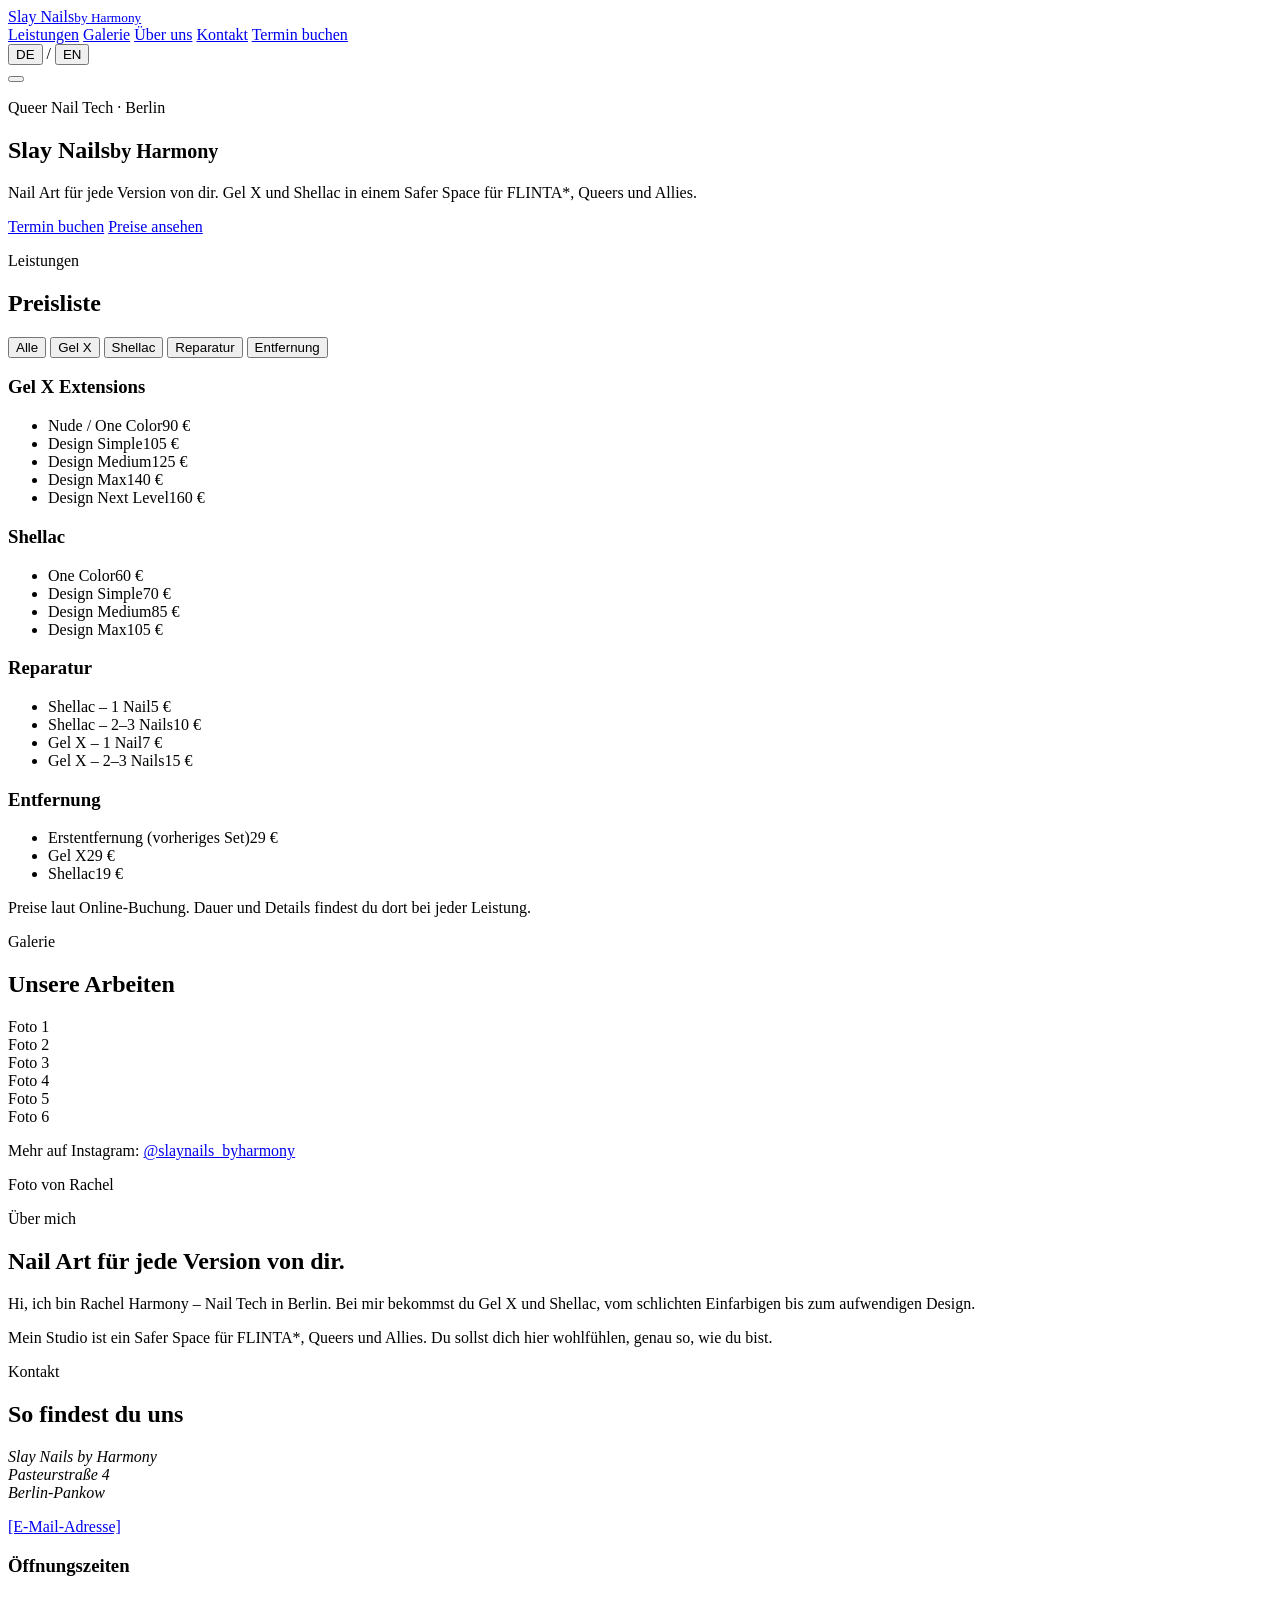
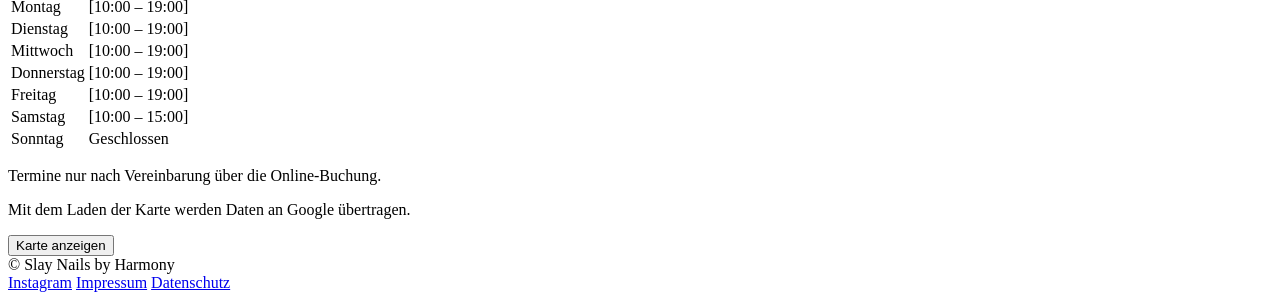
==== index.html @ b59a76f5 "Add files via upload" ====
<!DOCTYPE html>
<html lang="de">
<head>
  <meta charset="UTF-8">
  <meta name="viewport" content="width=device-width, initial-scale=1.0">
  <title>Slay Nails by Harmony – Queer Nail Tech Berlin</title>
  <meta name="description" content="Slay Nails by Harmony – Queer Nail Tech in Berlin. Gel X und Shellac, Nail Art für jede Version von dir. Safer Space für FLINTA*. Jetzt Termin buchen.">
  <link rel="preconnect" href="https://fonts.googleapis.com">
  <link rel="preconnect" href="https://fonts.gstatic.com" crossorigin>
  <link href="https://fonts.googleapis.com/css2?family=Manrope:wght@300;400;500;600&family=Gloock&display=swap" rel="stylesheet">
  <link rel="stylesheet" href="css/style.css">
</head>
<body>

  <!-- ===== Navigation ===== -->
  <header class="header" id="header">
    <div class="container header__inner">
      <a href="#start" class="logo">Slay Nails<small>by Harmony</small></a>
      <nav class="nav" id="nav">
        <a href="#leistungen" data-i18n="nav.services">Leistungen</a>
        <a href="#galerie" data-i18n="nav.gallery">Galerie</a>
        <a href="#ueber" data-i18n="nav.about">Über uns</a>
        <a href="#kontakt" data-i18n="nav.contact">Kontakt</a>
        <a href="https://connect.shore.com/bookings/slaynails-by-harmony/services?locale=de" class="btn btn--small js-book" target="_blank" rel="noopener" data-i18n="nav.book">Termin buchen</a>
      </nav>
      <div class="lang" role="group" aria-label="Sprache / Language">
        <button type="button" class="lang__btn is-active" data-lang="de" aria-pressed="true">DE</button>
        <span aria-hidden="true">/</span>
        <button type="button" class="lang__btn" data-lang="en" aria-pressed="false">EN</button>
      </div>
      <button class="nav-toggle" id="navToggle" aria-label="Menü öffnen" aria-expanded="false">
        <span></span><span></span>
      </button>
    </div>
  </header>

  <main>
    <!-- ===== Hero ===== -->
    <section class="hero" id="start">
      <div class="container hero__inner">
        <p class="eyebrow" data-i18n="hero.eyebrow">Queer Nail Tech · Berlin</p>
        <h1>Slay Nails<small>by Harmony</small></h1>
        <p class="hero__text" data-i18n="hero.text">Nail Art für jede Version von dir. Gel X und Shellac in einem Safer Space für FLINTA*, Queers und Allies.</p>
        <div class="hero__actions">
          <a href="https://connect.shore.com/bookings/slaynails-by-harmony/services?locale=de" class="btn btn--outline-light js-book" target="_blank" rel="noopener" data-i18n="hero.book">Termin buchen</a>
          <a href="#leistungen" class="btn btn--outline-light" data-i18n="hero.prices">Preise ansehen</a>
        </div>
      </div>
    </section>

    <!-- ===== Leistungen & Preise ===== -->
    <section class="section" id="leistungen">
      <div class="container">
        <div class="section__head">
          <p class="eyebrow" data-i18n="services.eyebrow">Leistungen</p>
          <h2 data-i18n="services.title">Preisliste</h2>
        </div>

        <div class="filters" id="filters" role="group" aria-label="Kategorien">
          <button type="button" class="filter is-active" data-filter="all" data-i18n="filter.all">Alle</button>
          <button type="button" class="filter" data-filter="gelx">Gel X</button>
          <button type="button" class="filter" data-filter="shellac">Shellac</button>
          <button type="button" class="filter" data-filter="fix" data-i18n="services.fix">Reparatur</button>
          <button type="button" class="filter" data-filter="removal" data-i18n="services.removal">Entfernung</button>
        </div>

        <div class="prices">
          <div class="price-group" data-cat="gelx">
            <h3>Gel X Extensions</h3>
            <ul>
              <li><span>Nude / One Color</span><span class="dots"></span><span>90 €</span></li>
              <li><span>Design Simple</span><span class="dots"></span><span>105 €</span></li>
              <li><span>Design Medium</span><span class="dots"></span><span>125 €</span></li>
              <li><span>Design Max</span><span class="dots"></span><span>140 €</span></li>
              <li><span>Design Next Level</span><span class="dots"></span><span>160 €</span></li>
            </ul>
          </div>

          <div class="price-group" data-cat="shellac">
            <h3>Shellac</h3>
            <ul>
              <li><span>One Color</span><span class="dots"></span><span>60 €</span></li>
              <li><span>Design Simple</span><span class="dots"></span><span>70 €</span></li>
              <li><span>Design Medium</span><span class="dots"></span><span>85 €</span></li>
              <li><span>Design Max</span><span class="dots"></span><span>105 €</span></li>
            </ul>
          </div>

          <div class="price-group" data-cat="fix">
            <h3 data-i18n="services.fix">Reparatur</h3>
            <ul>
              <li><span>Shellac – 1 Nail</span><span class="dots"></span><span>5 €</span></li>
              <li><span>Shellac – 2–3 Nails</span><span class="dots"></span><span>10 €</span></li>
              <li><span>Gel X – 1 Nail</span><span class="dots"></span><span>7 €</span></li>
              <li><span>Gel X – 2–3 Nails</span><span class="dots"></span><span>15 €</span></li>
            </ul>
          </div>

          <div class="price-group" data-cat="removal">
            <h3 data-i18n="services.removal">Entfernung</h3>
            <ul>
              <li><span data-i18n="s.firstRemoval">Erstentfernung (vorheriges Set)</span><span class="dots"></span><span>29 €</span></li>
              <li><span>Gel X</span><span class="dots"></span><span>29 €</span></li>
              <li><span>Shellac</span><span class="dots"></span><span>19 €</span></li>
            </ul>
          </div>
        </div>
        <p class="note" data-i18n="services.note">Preise laut Online-Buchung. Dauer und Details findest du dort bei jeder Leistung.</p>
      </div>
    </section>

    <!-- ===== Galerie ===== -->
    <section class="section section--tint" id="galerie">
      <div class="container">
        <div class="section__head">
          <p class="eyebrow" data-i18n="gallery.eyebrow">Galerie</p>
          <h2 data-i18n="gallery.title">Unsere Arbeiten</h2>
        </div>

        <!--
          Eigene Fotos einfügen: Bild in den Ordner "images" legen und
          <div class="gallery__item ph ph--1"></div> ersetzen durch
          <img class="gallery__item" src="images/dein-bild.jpg" alt="Beschreibung">
        -->
        <div class="gallery">
          <div class="gallery__item ph ph--1"><span>Foto 1</span></div>
          <div class="gallery__item ph ph--2"><span>Foto 2</span></div>
          <div class="gallery__item ph ph--3"><span>Foto 3</span></div>
          <div class="gallery__item ph ph--4"><span>Foto 4</span></div>
          <div class="gallery__item ph ph--5"><span>Foto 5</span></div>
          <div class="gallery__item ph ph--6"><span>Foto 6</span></div>
        </div>

        <p class="gallery__more">
          <span data-i18n="gallery.more">Mehr auf Instagram:</span> <a href="https://instagram.com/slaynails_byharmony" target="_blank" rel="noopener">@slaynails_byharmony</a>
        </p>
      </div>
    </section>

    <!-- ===== Über uns ===== -->
    <section class="section" id="ueber">
      <div class="container about">
        <div class="about__image ph ph--3"><span data-i18n="about.photo">Foto von Rachel</span></div>
        <div class="about__text">
          <p class="eyebrow" data-i18n="about.eyebrow">Über mich</p>
          <h2 data-i18n="about.title">Nail Art für jede Version von dir.</h2>
          <p data-i18n="about.p1">Hi, ich bin Rachel Harmony – Nail Tech in Berlin. Bei mir bekommst du Gel X und Shellac, vom schlichten Einfarbigen bis zum aufwendigen Design.</p>
          <p data-i18n="about.p2">Mein Studio ist ein Safer Space für FLINTA*, Queers und Allies. Du sollst dich hier wohlfühlen, genau so, wie du bist.</p>
        </div>
      </div>
    </section>

    <!-- ===== Kontakt, Öffnungszeiten & Karte ===== -->
    <section class="section" id="kontakt">
      <div class="container contact">
        <div class="contact__info">
          <p class="eyebrow" data-i18n="contact.eyebrow">Kontakt</p>
          <h2 data-i18n="contact.title">So findest du uns</h2>

          <address>
            Slay Nails by Harmony<br>
            Pasteurstraße 4<br>
            Berlin-Pankow
          </address>

          <p>
            <a href="mailto:[email]">[E-Mail-Adresse]</a>
          </p>

          <h3 data-i18n="contact.hours">Öffnungszeiten</h3>
          <table class="hours" id="hours">
            <tr data-day="1"><td data-i18n="day.mon">Montag</td><td>[10:00 – 19:00]</td></tr>
            <tr data-day="2"><td data-i18n="day.tue">Dienstag</td><td>[10:00 – 19:00]</td></tr>
            <tr data-day="3"><td data-i18n="day.wed">Mittwoch</td><td>[10:00 – 19:00]</td></tr>
            <tr data-day="4"><td data-i18n="day.thu">Donnerstag</td><td>[10:00 – 19:00]</td></tr>
            <tr data-day="5"><td data-i18n="day.fri">Freitag</td><td>[10:00 – 19:00]</td></tr>
            <tr data-day="6"><td data-i18n="day.sat">Samstag</td><td>[10:00 – 15:00]</td></tr>
            <tr data-day="0"><td data-i18n="day.sun">Sonntag</td><td data-i18n="hours.closed">Geschlossen</td></tr>
          </table>
          <p class="note" data-i18n="hours.note">Termine nur nach Vereinbarung über die Online-Buchung.</p>
        </div>

        <!-- Karte wird erst nach Klick geladen (Datenschutz / DSGVO) -->
        <div class="map" id="map"
             data-src="https://www.google.com/maps?q=Pasteurstra%C3%9Fe+4+Berlin&output=embed">
          <div class="map__consent">
            <p data-i18n="map.consent">Mit dem Laden der Karte werden Daten an Google übertragen.</p>
            <button class="btn btn--small" id="loadMap" data-i18n="map.show">Karte anzeigen</button>
          </div>
        </div>
      </div>
    </section>
  </main>

  <!-- ===== Footer ===== -->
  <footer class="footer">
    <div class="container footer__inner">
      <span>© <span id="year"></span> Slay Nails by Harmony</span>
      <nav>
        <a href="https://instagram.com/slaynails_byharmony" target="_blank" rel="noopener">Instagram</a>
        <a href="#" data-i18n="footer.imprint">Impressum</a>
        <a href="#" data-i18n="footer.privacy">Datenschutz</a>
      </nav>
    </div>
  </footer>

  <script src="js/i18n.js"></script>
  <script src="js/main.js"></script>
</body>
</html>
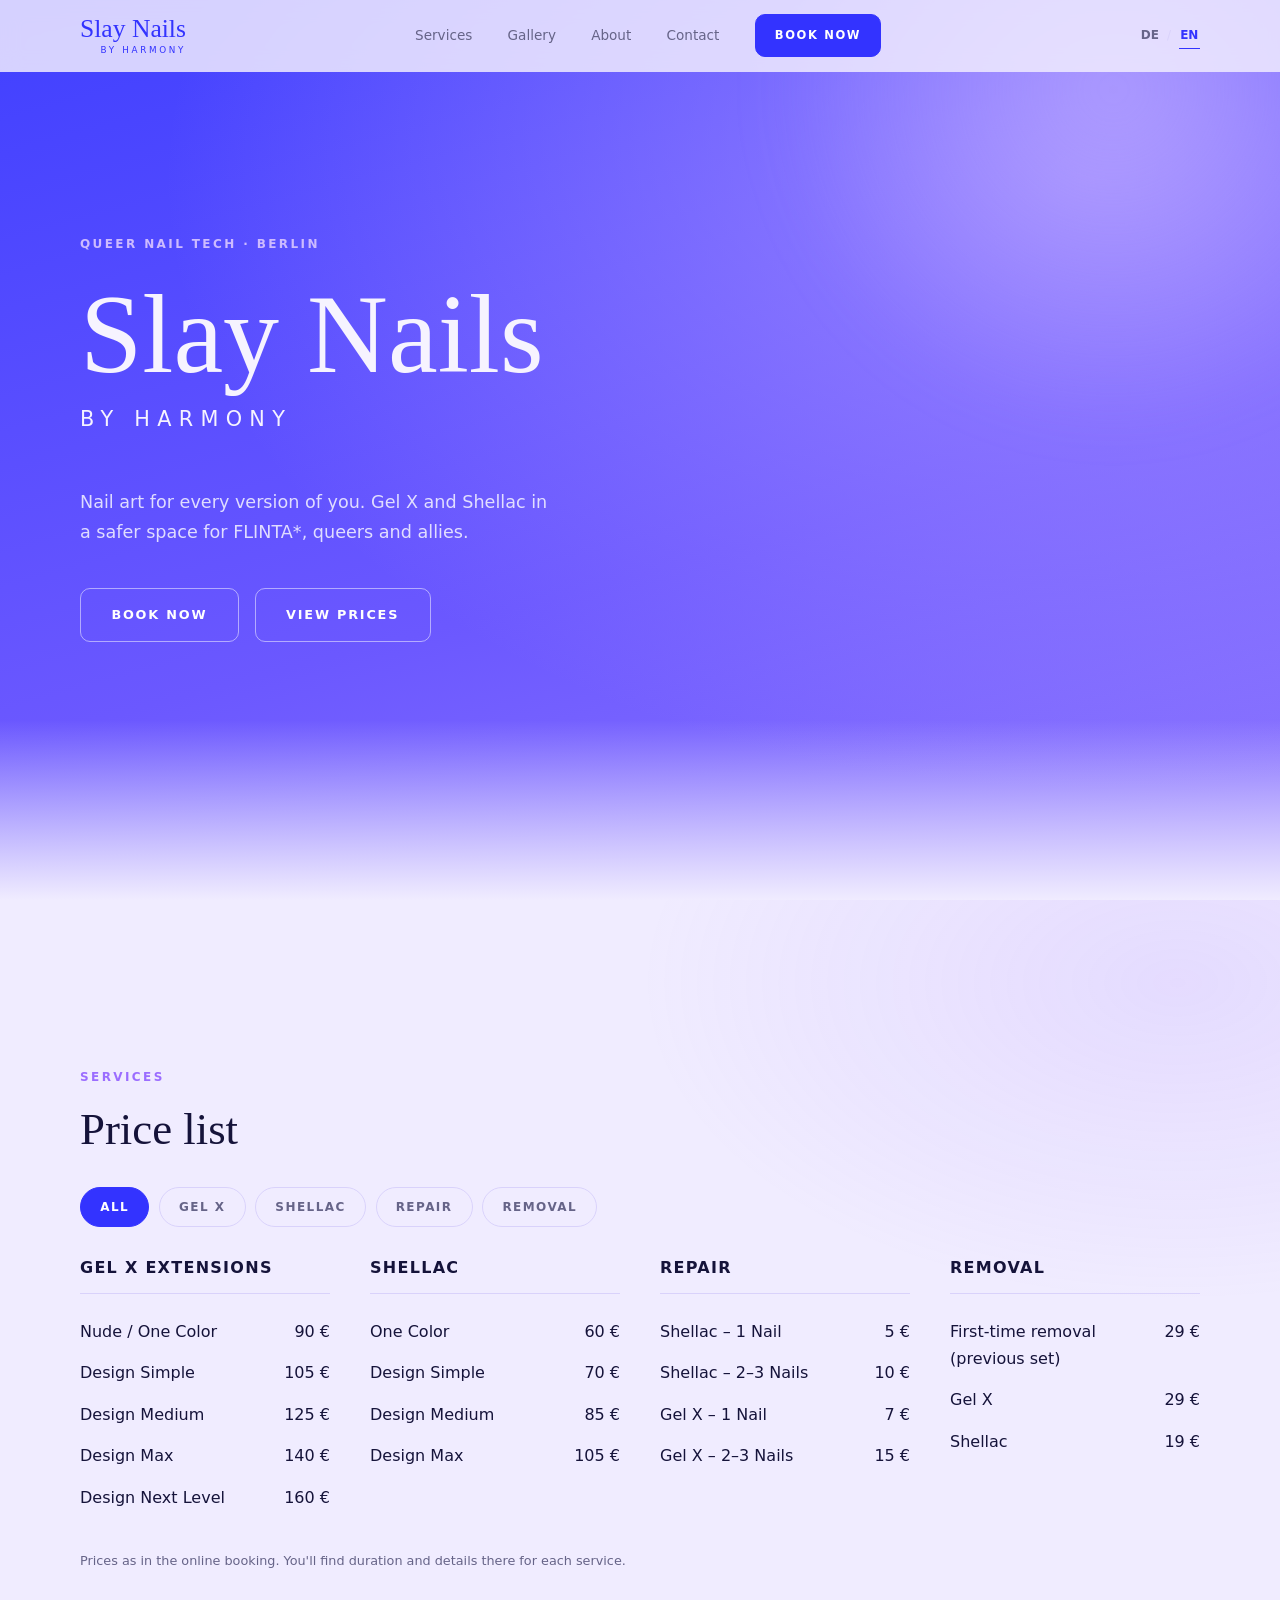
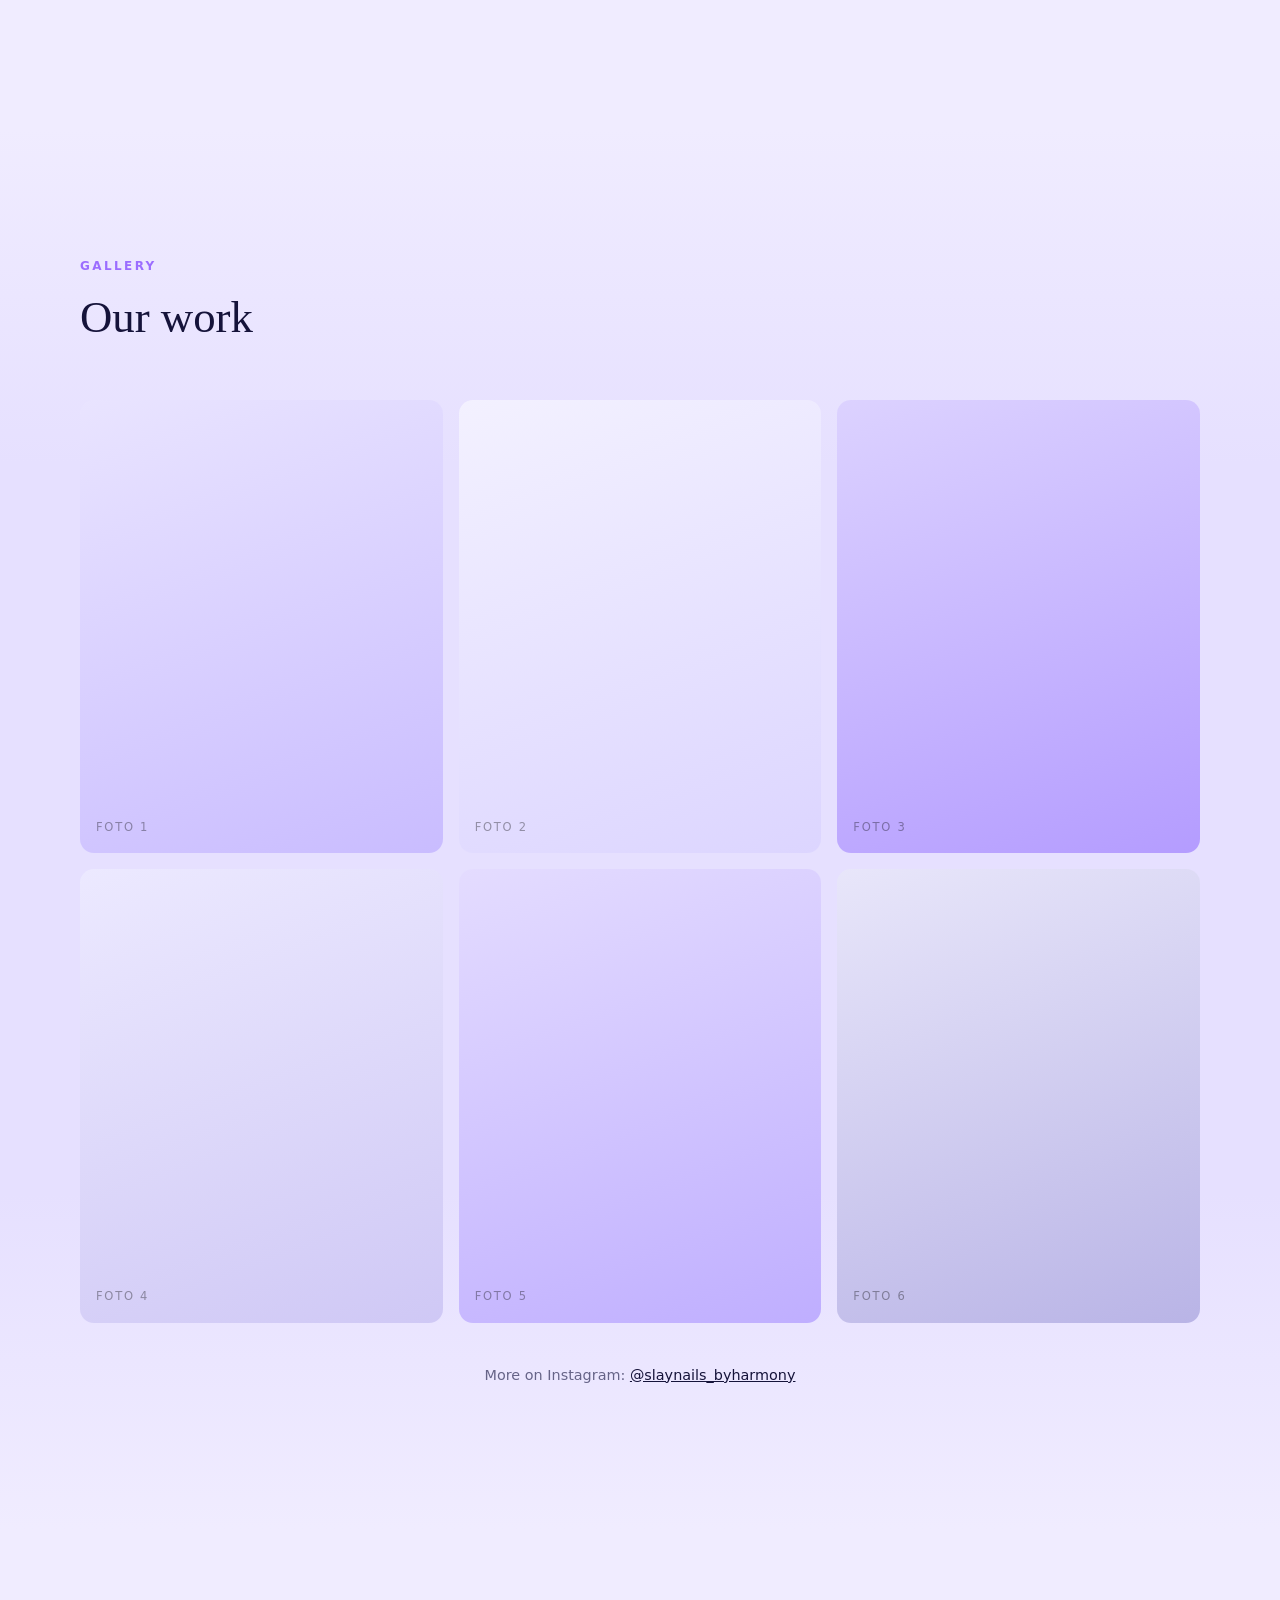
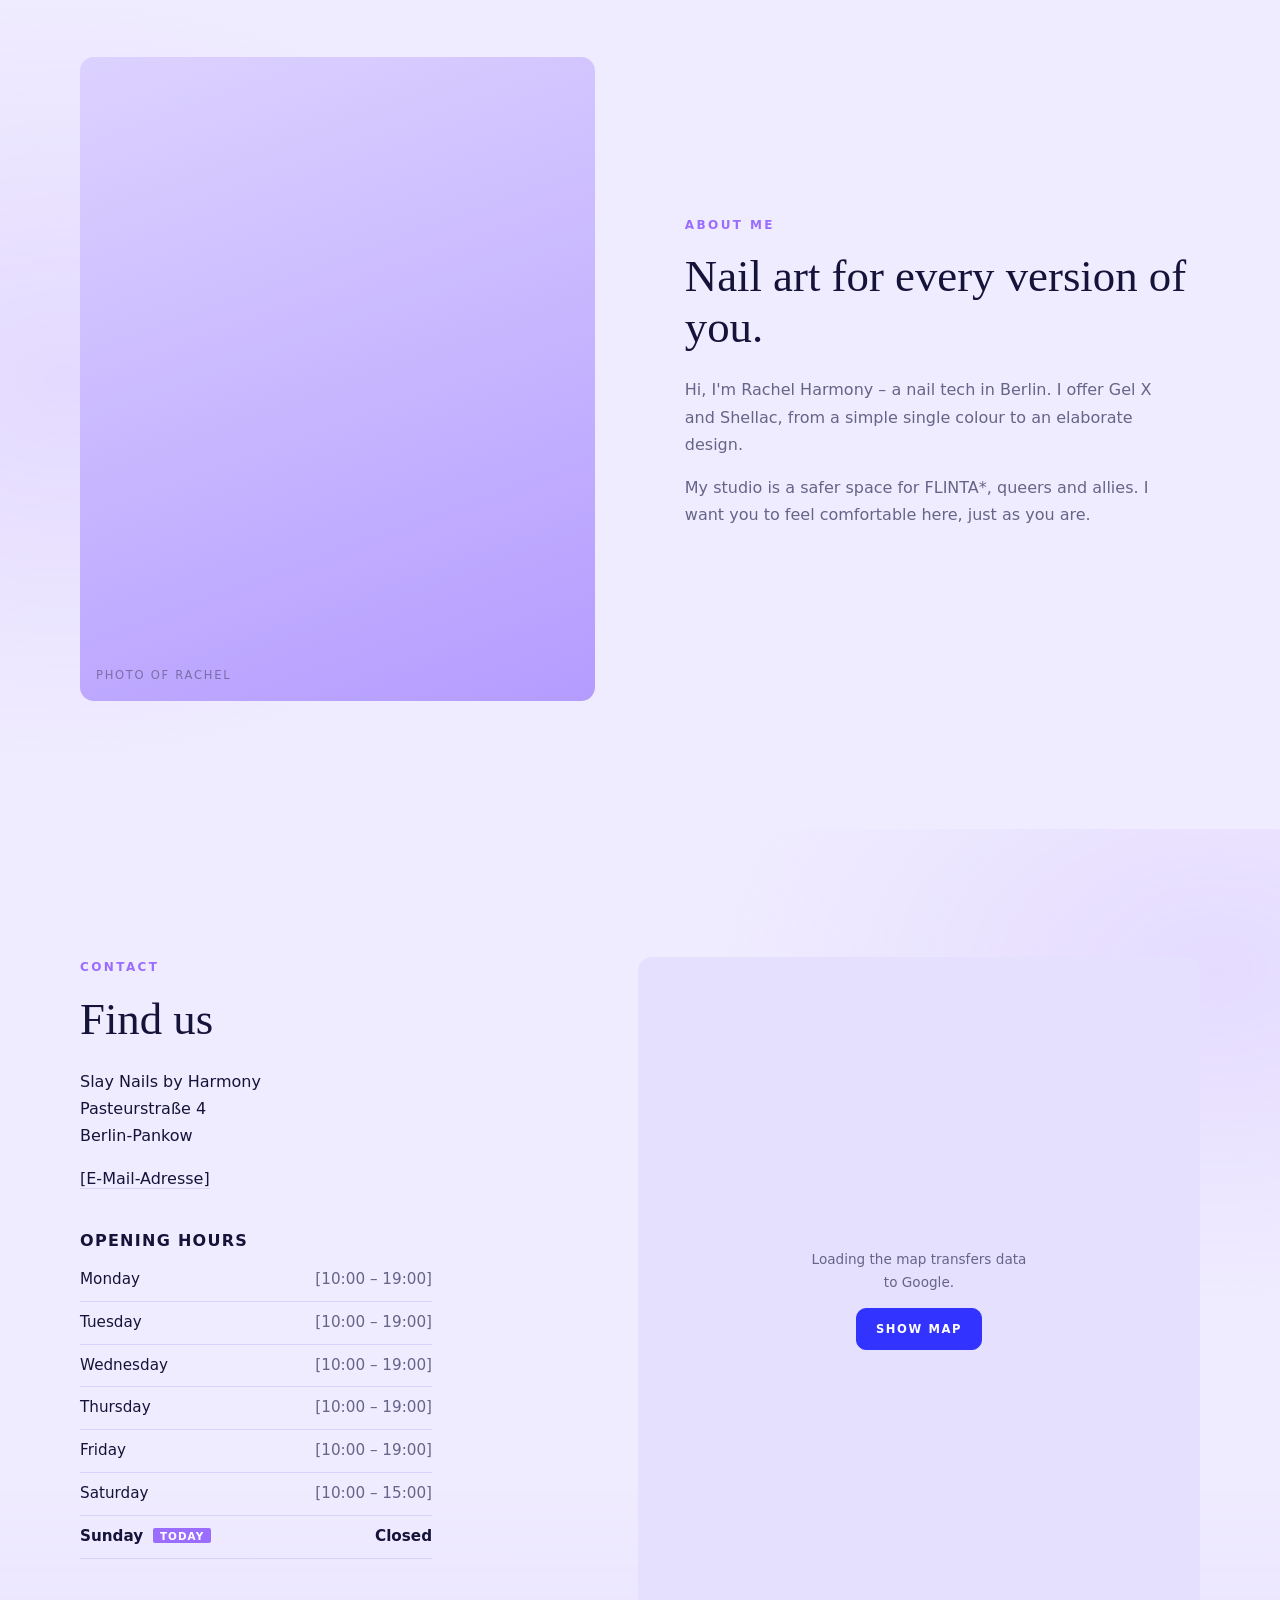
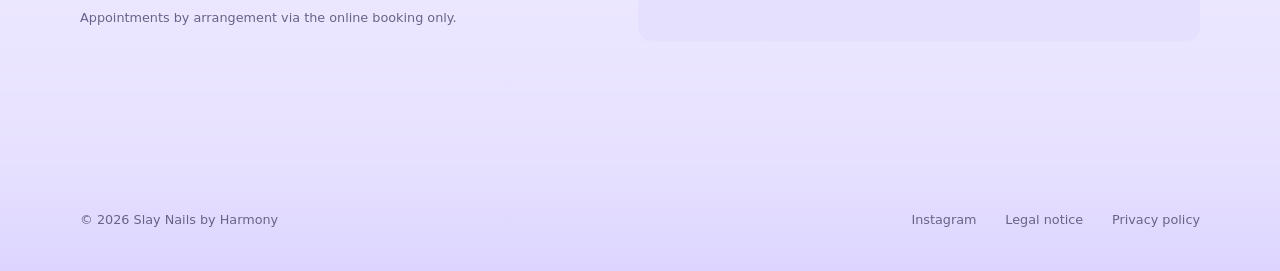
==== commit dc1be5c0: "Add files via upload" ====
--- a/index.html
+++ b/index.html
@@ -2,7 +2,8 @@
 <html lang="de">
 <head>
   <meta charset="UTF-8">
-  <meta name="viewport" content="width=device-width, initial-scale=1.0">
+  <meta name="viewport" content="width=device-width, initial-scale=1.0, viewport-fit=cover">
+  <meta name="theme-color" content="#3333ff">
   <title>Slay Nails by Harmony – Queer Nail Tech Berlin</title>
   <meta name="description" content="Slay Nails by Harmony – Queer Nail Tech in Berlin. Gel X und Shellac, Nail Art für jede Version von dir. Safer Space für FLINTA*. Jetzt Termin buchen.">
   <link rel="preconnect" href="https://fonts.googleapis.com">
@@ -158,9 +159,11 @@
           <h2 data-i18n="contact.title">So findest du uns</h2>
 
           <address>
-            Slay Nails by Harmony<br>
-            Pasteurstraße 4<br>
-            Berlin-Pankow
+            <a href="https://www.google.com/maps/search/?api=1&query=Pasteurstra%C3%9Fe+4+Berlin" target="_blank" rel="noopener" class="address-link">
+              Slay Nails by Harmony<br>
+              Pasteurstraße 4<br>
+              Berlin-Pankow
+            </a>
           </address>
 
           <p>
@@ -204,6 +207,9 @@
     </div>
   </footer>
 
+  <!-- Feste Buchen-Leiste (nur auf dem Handy, erscheint nach dem Startbereich) -->
+  <a href="https://connect.shore.com/bookings/slaynails-by-harmony/services?locale=de" class="book-bar js-book" id="bookBar" target="_blank" rel="noopener" data-i18n="hero.book">Termin buchen</a>
+
   <script src="js/i18n.js"></script>
   <script src="js/main.js"></script>
 </body>
--- a/css/style.css
+++ b/css/style.css
@@ -0,0 +1,615 @@
+/* ===== Slaynails – Minimal & Clean ===== */
+
+:root {
+  --bg: #f0ecff;
+  --bg-tint: #e6e0ff;
+  --text: #15133a;
+  --muted: #666488;
+  --line: #d9d2fb;
+  --blue: #3333ff;        /* Logo-Blau */
+  --accent: #9b6dff;      /* Logo-Lila */
+  --dark: #3333ff;
+  --serif: "Gloock", Georgia, serif;
+
+  --font: "Manrope", system-ui, -apple-system, "Segoe UI", sans-serif;
+  --container: 1120px;
+  --radius: 2px;
+  --header-h: 72px;
+}
+
+*,
+*::before,
+*::after { box-sizing: border-box; }
+
+html { scroll-behavior: smooth; scroll-padding-top: var(--header-h); }
+
+body {
+  margin: 0;
+  font-family: var(--font);
+  font-weight: 400;
+  font-size: 16px;
+  line-height: 1.7;
+  color: var(--text);
+  background: var(--bg);
+  -webkit-font-smoothing: antialiased;
+}
+
+img { max-width: 100%; display: block; }
+a { color: inherit; }
+
+h1, h2, h3 { font-weight: 300; line-height: 1.15; margin: 0 0 .5em; letter-spacing: -.02em; }
+h1, h2 { font-family: var(--serif); font-weight: 400; letter-spacing: 0; }
+h1 { font-size: clamp(3.4rem, 9vw, 7rem); }
+h1 small {
+  display: block;
+  margin-top: .6rem;
+  font-family: var(--font);
+  font-size: clamp(.9rem, 1.8vw, 1.3rem);
+  font-weight: 400;
+  letter-spacing: .35em;
+  text-transform: uppercase;
+}
+h2 { font-size: clamp(2rem, 4vw, 2.8rem); }
+h3 { font-size: 1rem; font-weight: 600; letter-spacing: .08em; text-transform: uppercase; }
+
+.container { width: min(var(--container), 100% - 48px); margin-inline: auto; }
+
+.eyebrow {
+  margin: 0 0 1rem;
+  font-size: .75rem;
+  font-weight: 600;
+  letter-spacing: .2em;
+  text-transform: uppercase;
+  color: var(--accent);
+}
+
+/* ===== Buttons ===== */
+.btn {
+  display: inline-block;
+  padding: .95rem 1.9rem;
+  font: inherit;
+  font-size: .8rem;
+  font-weight: 600;
+  letter-spacing: .14em;
+  text-transform: uppercase;
+  text-decoration: none;
+  color: #fff;
+  background: var(--text);
+  border: 1px solid var(--text);
+  border-radius: var(--radius);
+  cursor: pointer;
+  transition: background .25s, color .25s, border-color .25s;
+}
+.btn:hover { background: transparent; color: var(--text); }
+
+.btn--small { padding: .65rem 1.2rem; font-size: .72rem; }
+
+.btn--ghost { background: transparent; color: var(--text); }
+.btn--ghost:hover { background: var(--text); color: #fff; }
+
+.btn { background: var(--blue); border-color: var(--blue); }
+.btn:hover { color: var(--blue); }
+.btn--ghost { color: var(--blue); }
+.btn--ghost:hover { background: var(--blue); }
+.btn--light { background: #fff; color: var(--blue); border-color: #fff; }
+.btn--light:hover { background: transparent; color: #fff; }
+
+.btn--outline-light { background: transparent; color: #fff; border-color: rgba(255,255,255,.5); }
+.btn--outline-light:hover { background: #fff; color: var(--blue); border-color: #fff; }
+
+/* ===== Header ===== */
+.header {
+  position: fixed;
+  inset: 0 0 auto 0;
+  height: var(--header-h);
+  z-index: 100;
+  background: rgba(240,236,255,.85);
+  backdrop-filter: blur(10px);
+  border-bottom: 1px solid transparent;
+  transition: border-color .3s;
+}
+.header.is-scrolled { border-bottom-color: var(--line); }
+
+.header__inner { height: 100%; display: flex; align-items: center; justify-content: space-between; }
+
+.logo {
+  font-family: var(--serif);
+  font-size: 1.6rem;
+  line-height: 1;
+  color: var(--blue);
+  text-decoration: none;
+}
+.logo small {
+  display: block;
+  margin-top: .25rem;
+  font-family: var(--font);
+  font-size: .55rem;
+  letter-spacing: .3em;
+  text-transform: uppercase;
+  text-align: right;
+}
+
+.nav { display: flex; align-items: center; gap: 2.2rem; }
+.nav a:not(.btn) {
+  font-size: .85rem;
+  text-decoration: none;
+  color: var(--muted);
+  transition: color .2s;
+}
+.nav a:not(.btn) { position: relative; padding: .35rem 0; }
+.nav a:not(.btn)::after {
+  content: "";
+  position: absolute;
+  left: 0; right: 0; bottom: 0;
+  height: 2px;
+  background: var(--blue);
+  transform: scaleX(0);
+  transform-origin: left;
+  transition: transform .25s ease;
+}
+.nav a:not(.btn):hover { color: var(--blue); }
+.nav a:not(.btn):hover::after,
+.nav a:not(.btn):focus-visible::after { transform: scaleX(1); }
+
+.nav-toggle {
+  display: none;
+  width: 32px; height: 32px;
+  padding: 0;
+  background: none;
+  border: 0;
+  cursor: pointer;
+  position: relative;
+}
+.nav-toggle span {
+  position: absolute; left: 4px; right: 4px;
+  height: 1.5px;
+  background: var(--text);
+  transition: transform .3s, top .3s;
+}
+.nav-toggle span:nth-child(1) { top: 12px; }
+.nav-toggle span:nth-child(2) { top: 19px; }
+.nav-toggle[aria-expanded="true"] span:nth-child(1) { top: 15px; transform: rotate(45deg); }
+.nav-toggle[aria-expanded="true"] span:nth-child(2) { top: 15px; transform: rotate(-45deg); }
+
+/* ===== Sprachumschalter ===== */
+.lang {
+  display: flex;
+  align-items: center;
+  gap: .4rem;
+  margin-left: 1.8rem;
+  font-size: .75rem;
+  letter-spacing: .1em;
+  color: var(--line);
+}
+.lang__btn {
+  padding: .2rem .1rem;
+  font: inherit;
+  font-weight: 600;
+  color: var(--muted);
+  background: none;
+  border: 0;
+  border-bottom: 1.5px solid transparent;
+  cursor: pointer;
+  transition: color .2s, border-color .2s;
+}
+.lang__btn:hover { color: var(--blue); }
+.lang__btn.is-active { color: var(--blue); border-bottom-color: var(--blue); }
+
+/* ===== Hero ===== */
+.hero {
+  min-height: 100vh;
+  display: flex;
+  align-items: center;
+  padding-top: var(--header-h);
+  position: relative;
+  color: #f6f3ff;
+  background:
+    radial-gradient(ellipse at 85% 20%, rgba(190,165,255,.6) 0%, transparent 60%),
+    linear-gradient(165deg, #4040ff 0%, #6b58ff 60%, #8f78ff 100%);
+}
+/* weicher Übergang von Blau in den hellen Seitenhintergrund */
+.hero::after {
+  content: "";
+  position: absolute;
+  inset: auto 0 0 0;
+  height: 180px;
+  background: linear-gradient(to bottom, rgba(240,236,255,0), var(--bg));
+  pointer-events: none;
+}
+.hero__inner { position: relative; z-index: 1; padding-bottom: 6rem; }
+.hero .eyebrow { color: #cdbbff; }
+.hero__text { max-width: 30rem; font-size: 1.1rem; color: rgba(255,255,255,.8); margin: 0 0 2.5rem; }
+.hero__actions { display: flex; flex-wrap: wrap; gap: 1rem; }
+
+/* ===== Sections ===== */
+.section { padding: clamp(5rem, 10vw, 8rem) 0; }
+.section--tint { background: var(--bg-tint); }
+.section__head { margin-bottom: 3.5rem; }
+
+/* ===== Preise ===== */
+.prices {
+  display: grid;
+  grid-template-columns: repeat(2, 1fr);
+  gap: 3.5rem 5rem;
+}
+/* Auf breiten Bildschirmen stehen alle vier Gruppen nebeneinander, damit die ganze Preisliste in einem Bild passt */
+@media (min-width: 1000px) {
+  #leistungen { padding: 4.5rem 0 3rem; min-height: calc(100vh - var(--header-h)); display: flex; align-items: center; }
+  #leistungen .section__head { margin-bottom: 2rem; }
+  #leistungen .filters { margin-bottom: 2rem; }
+  .prices { grid-template-columns: repeat(4, 1fr); gap: 2rem 2.5rem; }
+  .price-group li { flex-wrap: wrap; gap: .1rem .6rem; }
+  .price-group li .dots { display: none; }
+  .price-group li span:first-child { flex: 1; }
+  #leistungen .note { margin-top: 2rem; }
+}
+
+.price-group h3 { padding-bottom: 1rem; margin-bottom: 1rem; border-bottom: 1px solid var(--line); }
+.price-group ul { list-style: none; margin: 0; padding: 0; }
+.price-group li { display: flex; align-items: baseline; gap: .75rem; padding: .45rem 0; }
+.price-group li span:last-child { font-weight: 500; white-space: nowrap; }
+.dots { flex: 1; border-bottom: 1px dotted #b9b0ee; transform: translateY(-4px); }
+
+.note { margin-top: 3rem; font-size: .8rem; color: var(--muted); }
+
+/* ===== Kategorie-Filter ===== */
+.filters { display: flex; flex-wrap: wrap; gap: .6rem; margin-bottom: 3rem; }
+.filter {
+  padding: .55rem 1.2rem;
+  font: inherit;
+  font-size: .75rem;
+  font-weight: 600;
+  letter-spacing: .12em;
+  text-transform: uppercase;
+  color: var(--muted);
+  background: transparent;
+  border: 1px solid var(--line);
+  border-radius: 999px;
+  cursor: pointer;
+  transition: color .2s, background .2s, border-color .2s;
+}
+.filter:hover { color: var(--blue); border-color: var(--accent); }
+.filter.is-active { color: #fff; background: var(--blue); border-color: var(--blue); }
+.price-group[hidden] { display: none; }
+
+/* ===== Platzhalter-Bilder ===== */
+.ph {
+  position: relative;
+  display: flex;
+  align-items: flex-end;
+  padding: 1rem;
+  color: rgba(0,0,0,.35);
+  font-size: .72rem;
+  letter-spacing: .15em;
+  text-transform: uppercase;
+}
+.ph--1 { background: linear-gradient(160deg, #e9e4ff, #c9bcff); }
+.ph--2 { background: linear-gradient(160deg, #f3f1ff, #dcd5ff); }
+.ph--3 { background: linear-gradient(160deg, #dcd2ff, #b49cff); }
+.ph--4 { background: linear-gradient(160deg, #ece9ff, #cfc8f5); }
+.ph--5 { background: linear-gradient(160deg, #e4dcff, #bfaeff); }
+.ph--6 { background: linear-gradient(160deg, #e8e6fa, #b9b4e6); }
+
+/* ===== Galerie ===== */
+.gallery {
+  display: grid;
+  grid-template-columns: repeat(3, 1fr);
+  gap: 1rem;
+}
+.gallery__item {
+  aspect-ratio: 4 / 5;
+  width: 100%;
+  object-fit: cover;
+  border-radius: var(--radius);
+  transition: opacity .3s;
+}
+.gallery__item:hover { opacity: .85; }
+.gallery__more { margin-top: 2.5rem; text-align: center; color: var(--muted); font-size: .9rem; }
+.gallery__more a { color: var(--text); }
+
+/* ===== Über uns ===== */
+.about {
+  display: grid;
+  grid-template-columns: 1fr 1fr;
+  gap: clamp(3rem, 7vw, 6rem);
+  align-items: center;
+}
+.about__image { aspect-ratio: 4 / 5; border-radius: var(--radius); }
+.about__text p:not(.eyebrow) { color: var(--muted); max-width: 30rem; }
+
+/* ===== Kontakt ===== */
+.contact {
+  display: grid;
+  grid-template-columns: 1fr 1.2fr;
+  gap: clamp(3rem, 7vw, 6rem);
+}
+.contact address { font-style: normal; margin-bottom: 1rem; }
+.contact__info p a { text-decoration: none; border-bottom: 1px solid var(--line); }
+.contact__info h3 { margin-top: 2.5rem; }
+
+.hours { width: 100%; max-width: 22rem; border-collapse: collapse; font-size: .95rem; }
+.hours td { padding: .5rem 0; border-bottom: 1px solid var(--line); }
+.hours td:last-child { text-align: right; color: var(--muted); }
+.hours tr.is-today td { font-weight: 600; color: var(--text); }
+.hours tr.is-today td:first-child::after {
+  content: attr(data-today);
+  margin-left: .6rem;
+  padding: .1rem .45rem;
+  font-size: .65rem;
+  font-weight: 600;
+  letter-spacing: .1em;
+  text-transform: uppercase;
+  color: #fff;
+  background: var(--accent);
+  border-radius: 2px;
+  vertical-align: middle;
+}
+
+.map {
+  min-height: 420px;
+  background: var(--bg-tint);
+  border-radius: var(--radius);
+  overflow: hidden;
+  display: flex;
+  align-items: center;
+  justify-content: center;
+}
+.map iframe { width: 100%; height: 100%; min-height: 420px; border: 0; }
+.map__consent { max-width: 18rem; text-align: center; padding: 2rem; }
+.map__consent p { font-size: .85rem; color: var(--muted); margin-top: 0; }
+
+/* ===== Footer ===== */
+.footer { padding: 2.5rem 0; border-top: 1px solid var(--line); font-size: .8rem; color: var(--muted); }
+.footer__inner { display: flex; justify-content: space-between; flex-wrap: wrap; gap: 1rem; }
+.footer nav { display: flex; gap: 1.8rem; }
+.footer a { text-decoration: none; }
+.footer a:hover { color: var(--text); }
+
+/* ===== Einblend-Animation ===== */
+.reveal { opacity: 0; transform: translateY(16px); transition: opacity .8s ease, transform .8s ease; }
+.reveal.is-visible { opacity: 1; transform: none; }
+
+@media (prefers-reduced-motion: reduce) {
+  html { scroll-behavior: auto; }
+  .reveal { opacity: 1; transform: none; transition: none; }
+}
+
+/* ===== Responsive ===== */
+@media (max-width: 860px) {
+  .nav-toggle { display: block; }
+  .lang { margin-left: auto; margin-right: 1rem; }
+  .nav {
+    position: fixed;
+    top: var(--header-h); left: 0; right: 0;
+    flex-direction: column;
+    align-items: flex-start;
+    gap: 1.4rem;
+    padding: 2rem 24px 2.5rem;
+    background: var(--bg);
+    border-bottom: 1px solid var(--line);
+    transform: translateY(-8px);
+    opacity: 0;
+    pointer-events: none;
+    transition: opacity .25s, transform .25s;
+  }
+  .nav.is-open { opacity: 1; transform: none; pointer-events: auto; }
+  .nav a:not(.btn) { font-size: 1.05rem; color: var(--text); }
+
+  .prices, .about, .contact { grid-template-columns: 1fr; }
+  .gallery { grid-template-columns: repeat(2, 1fr); }
+}
+
+@media (max-width: 480px) {
+  .gallery { gap: .6rem; }
+  .hero__actions .btn { width: 100%; text-align: center; }
+}
+
+/* =====================================================
+   Feinschliff: weichere Bewegung & Details
+   ===================================================== */
+:root { --ease: cubic-bezier(.22, .61, .36, 1); --radius: 10px; }
+
+::selection { background: var(--blue); color: #fff; }
+:focus-visible { outline: 2px solid var(--blue); outline-offset: 3px; border-radius: 4px; }
+
+body { animation: pageIn .6s var(--ease) both; }
+@keyframes pageIn { from { opacity: 0; } }
+
+/* Header */
+.header { transition: box-shadow .3s, background .3s; }
+.header.is-scrolled { box-shadow: 0 8px 28px rgba(51, 51, 255, .08); }
+.nav a.is-active:not(.btn) { color: var(--blue); }
+.nav a.is-active:not(.btn)::after { transform: scaleX(1); }
+
+/* Hero: Einblenden + langsam treibende Lichtfläche */
+.hero { overflow: hidden; }
+.hero::before {
+  content: "";
+  position: absolute;
+  top: -22vmax; right: -16vmax;
+  width: 58vmax; height: 58vmax;
+  background: radial-gradient(circle, rgba(205, 187, 255, .5), transparent 65%);
+  filter: blur(30px);
+  pointer-events: none;
+  animation: drift 20s ease-in-out infinite alternate;
+}
+@keyframes drift { to { transform: translate(-10vmax, 8vmax) scale(1.15); } }
+
+.hero__inner > * { opacity: 0; animation: rise .9s var(--ease) forwards; }
+.hero__inner > :nth-child(1) { animation-delay: .15s; }
+.hero__inner > :nth-child(2) { animation-delay: .3s; }
+.hero__inner > :nth-child(3) { animation-delay: .5s; }
+.hero__inner > :nth-child(4) { animation-delay: .7s; }
+@keyframes rise { from { opacity: 0; transform: translateY(22px); } to { opacity: 1; transform: none; } }
+
+/* Buttons */
+.btn {
+  transition: transform .3s var(--ease), box-shadow .3s var(--ease),
+              background .25s, color .25s, border-color .25s;
+}
+.btn:hover { transform: translateY(-2px); box-shadow: 0 10px 24px rgba(51, 51, 255, .22); }
+.btn:active { transform: translateY(0); box-shadow: none; }
+
+/* Preise */
+.price-group li { transition: transform .25s var(--ease), color .2s; }
+.price-group li:hover { transform: translateX(4px); color: var(--blue); }
+.price-group:not([hidden]) { animation: fadeUp .45s var(--ease); }
+@keyframes fadeUp { from { opacity: 0; transform: translateY(10px); } }
+
+/* Galerie */
+.gallery__item { border-radius: 14px; transition: transform .45s var(--ease), box-shadow .45s var(--ease), opacity .8s var(--ease); }
+.about__image { border-radius: 14px; }
+.map { border-radius: 14px; }
+
+/* Weiches Einblenden mit Staffelung */
+.reveal {
+  opacity: 0;
+  transform: translateY(24px);
+  transition: opacity .9s var(--ease) var(--d, 0s), transform .9s var(--ease) var(--d, 0s);
+}
+.reveal.is-visible { opacity: 1; transform: none; }
+.gallery .gallery__item.is-visible:hover {
+  transform: translateY(-6px);
+  box-shadow: 0 18px 36px rgba(51, 51, 255, .18);
+  opacity: 1;
+}
+
+@media (prefers-reduced-motion: reduce) {
+  body, .hero::before, .hero__inner > *, .price-group { animation: none !important; }
+  .hero__inner > * { opacity: 1; }
+  .btn, .price-group li, .gallery__item { transition: none; }
+}
+
+/* =====================================================
+   Weiche Farbverläufe zwischen den Abschnitten
+   ===================================================== */
+.section--tint {
+  background: linear-gradient(to bottom,
+    var(--bg) 0%, var(--bg-tint) 24%, var(--bg-tint) 76%, var(--bg) 100%);
+}
+
+/* sanfte Lichtflecken, damit die helle Fläche nicht flach wirkt */
+#leistungen {
+  background: radial-gradient(ellipse 60% 55% at 92% 10%, rgba(155, 109, 255, .13), transparent 70%);
+}
+#ueber {
+  background: radial-gradient(ellipse 55% 60% at 5% 50%, rgba(155, 109, 255, .14), transparent 70%);
+}
+#kontakt {
+  background:
+    radial-gradient(ellipse 55% 50% at 95% 15%, rgba(155, 109, 255, .13), transparent 70%),
+    linear-gradient(to bottom, transparent 70%, var(--bg-tint) 100%);
+}
+
+.footer {
+  border-top: 0;
+  background: linear-gradient(to bottom, var(--bg-tint), #ddd5ff);
+}
+
+/* =====================================================
+   Handy-Optimierung
+   ===================================================== */
+html { -webkit-text-size-adjust: 100%; }
+a, button { -webkit-tap-highlight-color: transparent; }
+.address-link { text-decoration: none; }
+
+/* Feste Buchen-Leiste: standardmäßig versteckt (Desktop) */
+.book-bar { display: none; }
+
+/* Touch-Geräte: keine hängenden Hover-Zustände nach dem Tippen */
+@media (hover: none) {
+  .btn:hover { transform: none; box-shadow: none; }
+  .price-group li:hover { transform: none; color: inherit; }
+  .gallery .gallery__item.is-visible:hover { transform: none; box-shadow: none; }
+}
+
+@media (max-width: 860px) {
+  /* Höhe richtet sich nach der sichtbaren Fläche (Adressleiste am Handy) */
+  .hero { min-height: 100vh; min-height: 100svh; }
+  .section { padding: 4rem 0; }
+  .section__head { margin-bottom: 2.2rem; }
+  h2 { font-size: clamp(1.9rem, 8vw, 2.4rem); }
+
+  /* Schwere Effekte im Startbereich sparen Akku */
+  .hero::before { animation: none; filter: none; }
+
+  /* Tippflächen mindestens 44 px */
+  .lang { gap: .1rem; margin-right: .4rem; }
+  .lang__btn { min-width: 44px; min-height: 44px; font-size: .8rem; }
+  .nav-toggle { width: 44px; height: 44px; }
+  .nav-toggle span { left: 10px; right: 10px; }
+  .nav-toggle span:nth-child(1) { top: 16px; }
+  .nav-toggle span:nth-child(2) { top: 26px; }
+  .nav-toggle[aria-expanded="true"] span:nth-child(1),
+  .nav-toggle[aria-expanded="true"] span:nth-child(2) { top: 21px; }
+
+  .nav { gap: .2rem; padding-bottom: 2rem; }
+  .nav a:not(.btn) { display: block; width: 100%; padding: .9rem 0; border-bottom: 1px solid var(--line); }
+  .nav a:not(.btn)::after { display: none; }
+  .nav a.is-active:not(.btn) { color: var(--blue); }
+  .nav .btn { width: 100%; margin-top: 1rem; text-align: center; padding: 1.05rem 1.2rem; }
+
+  .btn { padding: 1.05rem 1.6rem; min-height: 48px; }
+  .btn--small { padding: .9rem 1.4rem; }
+
+  /* Filter in einer Reihe zum Wischen statt mehrerer Zeilen */
+  .filters {
+    flex-wrap: nowrap;
+    overflow-x: auto;
+    margin-inline: -24px;
+    padding: 0 24px .4rem;
+    scrollbar-width: none;
+    -webkit-overflow-scrolling: touch;
+  }
+  .filters::-webkit-scrollbar { display: none; }
+  .filter { flex: 0 0 auto; min-height: 44px; padding: .7rem 1.2rem; }
+
+  .price-group li { padding: .7rem 0; }
+
+  .gallery__more a, .contact__info p a, .footer a { display: inline-block; padding: .6rem 0; }
+  .contact__info p a { padding: .5rem 0; }
+  .hours td { padding: .7rem 0; }
+  .map, .map iframe { min-height: 320px; }
+
+  .footer { padding-bottom: calc(6rem + env(safe-area-inset-bottom)); }
+  .footer nav { gap: 1.4rem; }
+
+  /* Feste Buchen-Leiste unten */
+  .book-bar {
+    display: block;
+    position: fixed;
+    left: 16px; right: 16px;
+    bottom: calc(14px + env(safe-area-inset-bottom));
+    z-index: 90;
+    padding: 1.05rem 1.5rem;
+    font-size: .8rem;
+    font-weight: 600;
+    letter-spacing: .14em;
+    text-align: center;
+    text-transform: uppercase;
+    text-decoration: none;
+    color: #fff;
+    background: var(--blue);
+    border-radius: 999px;
+    box-shadow: 0 12px 30px rgba(51, 51, 255, .35);
+    transform: translateY(160%);
+    opacity: 0;
+    pointer-events: none;
+    transition: transform .4s var(--ease), opacity .3s;
+  }
+  .book-bar.is-shown { transform: none; opacity: 1; pointer-events: auto; }
+}
+
+@media (max-width: 380px) {
+  .container { width: calc(100% - 36px); }
+  .logo { font-size: 1.4rem; }
+}
+
+@media (max-width: 380px) {
+  .filters { margin-inline: -18px; padding-inline: 18px; }
+}
+
+@media (max-width: 860px) {
+  .footer a { padding: .8rem 0; }
+  .logo { padding: .5rem 0; }
+}
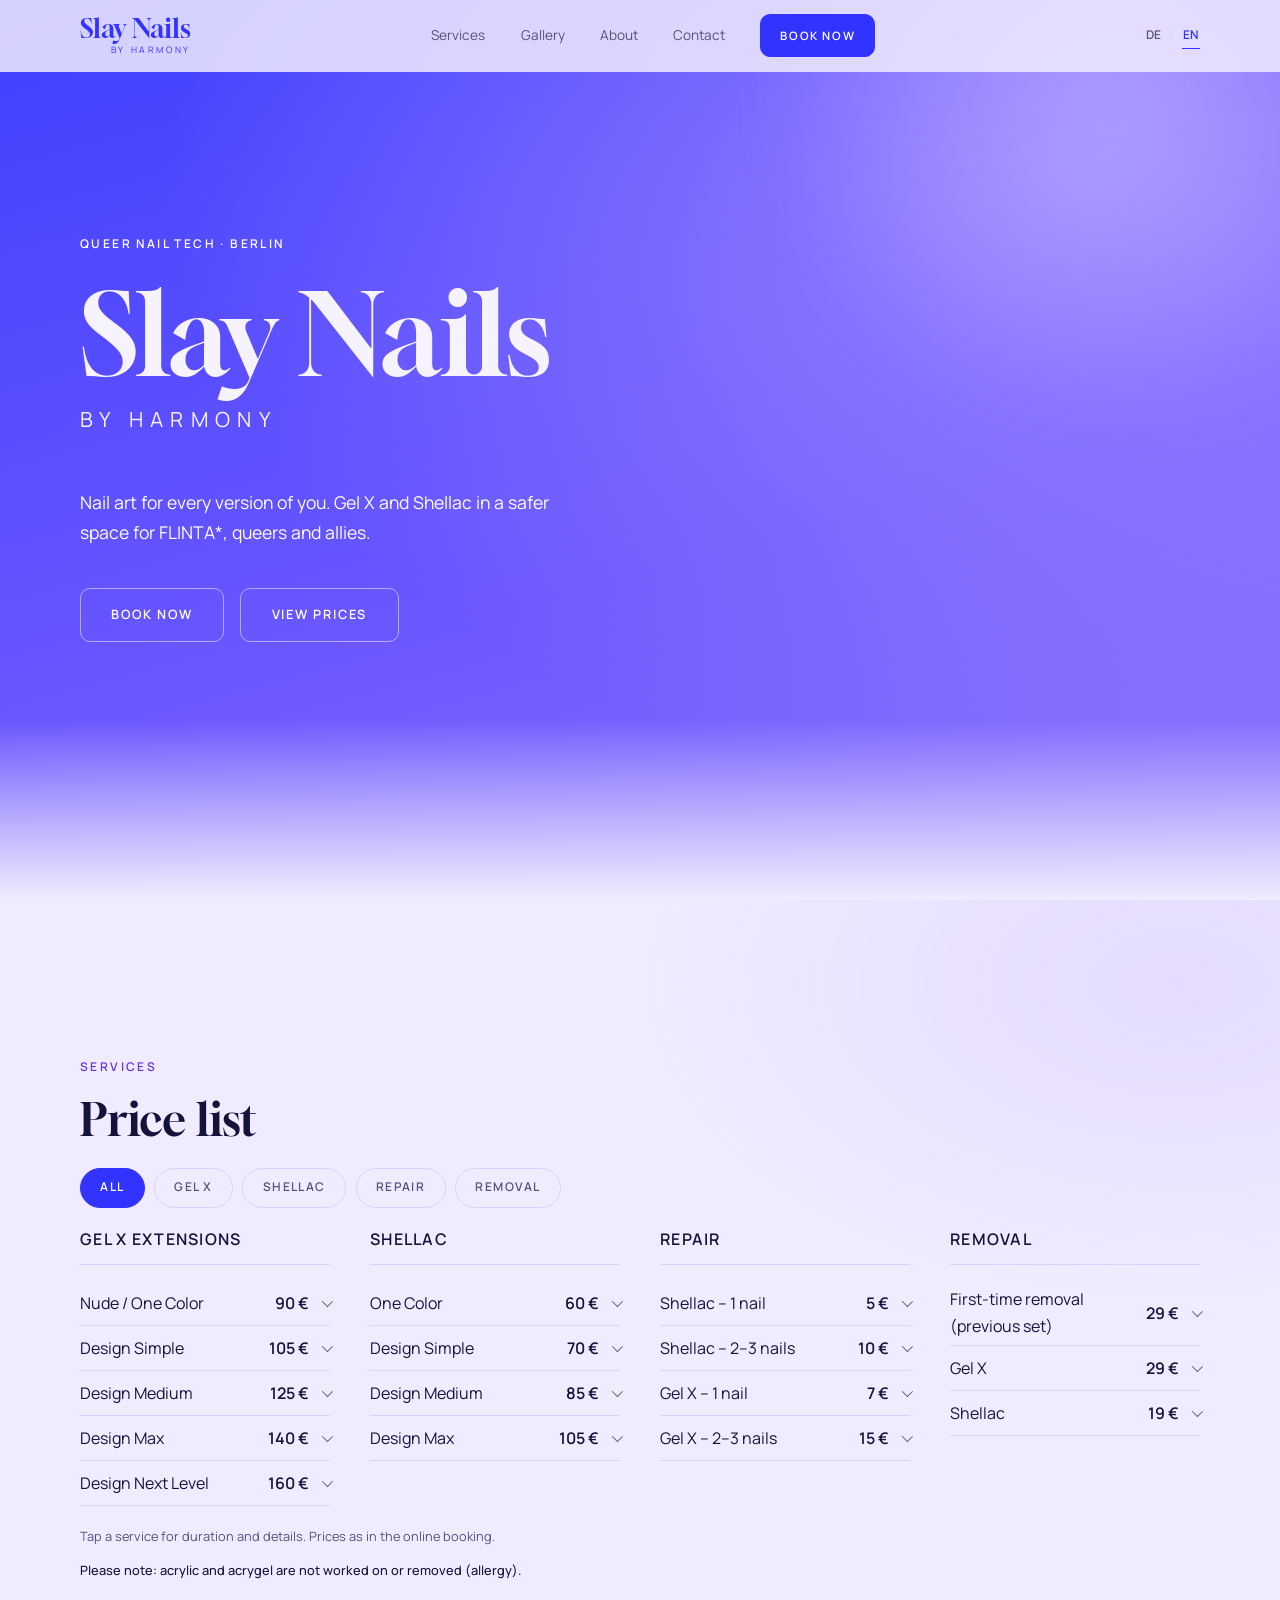
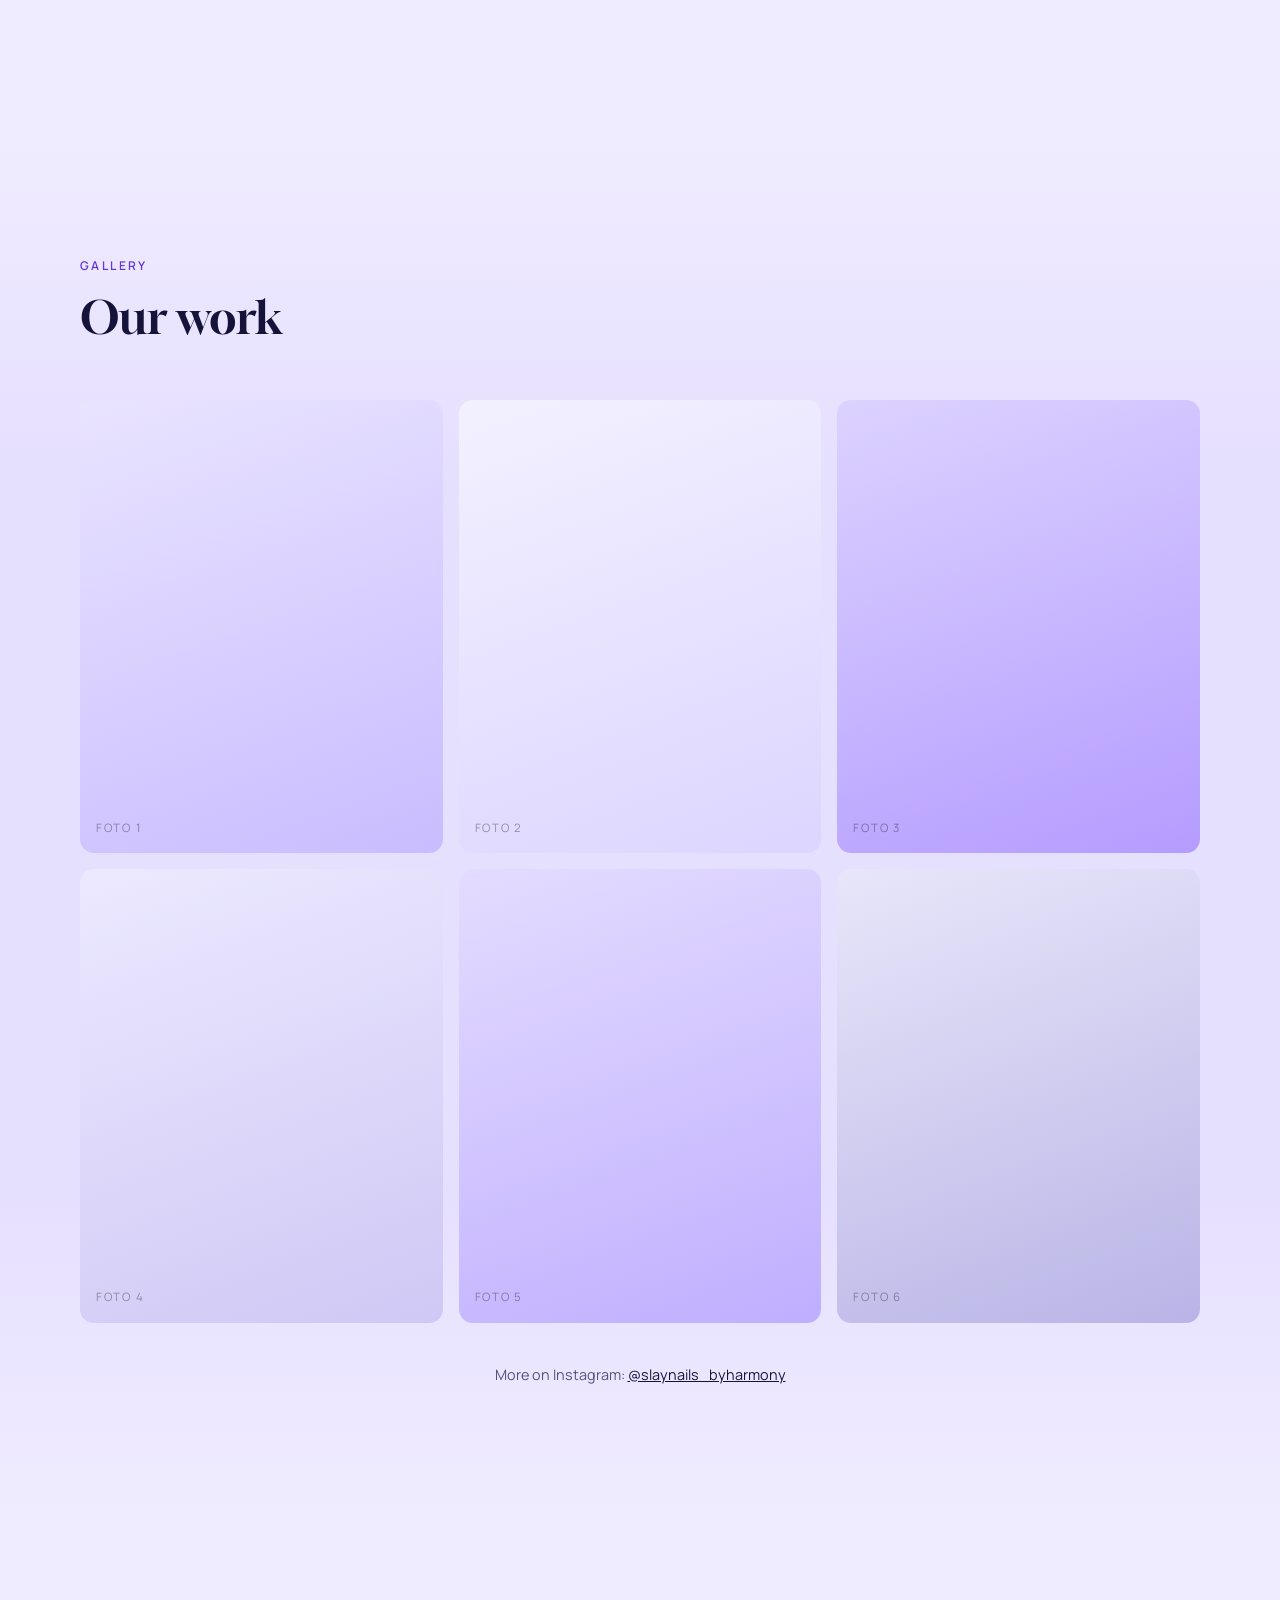
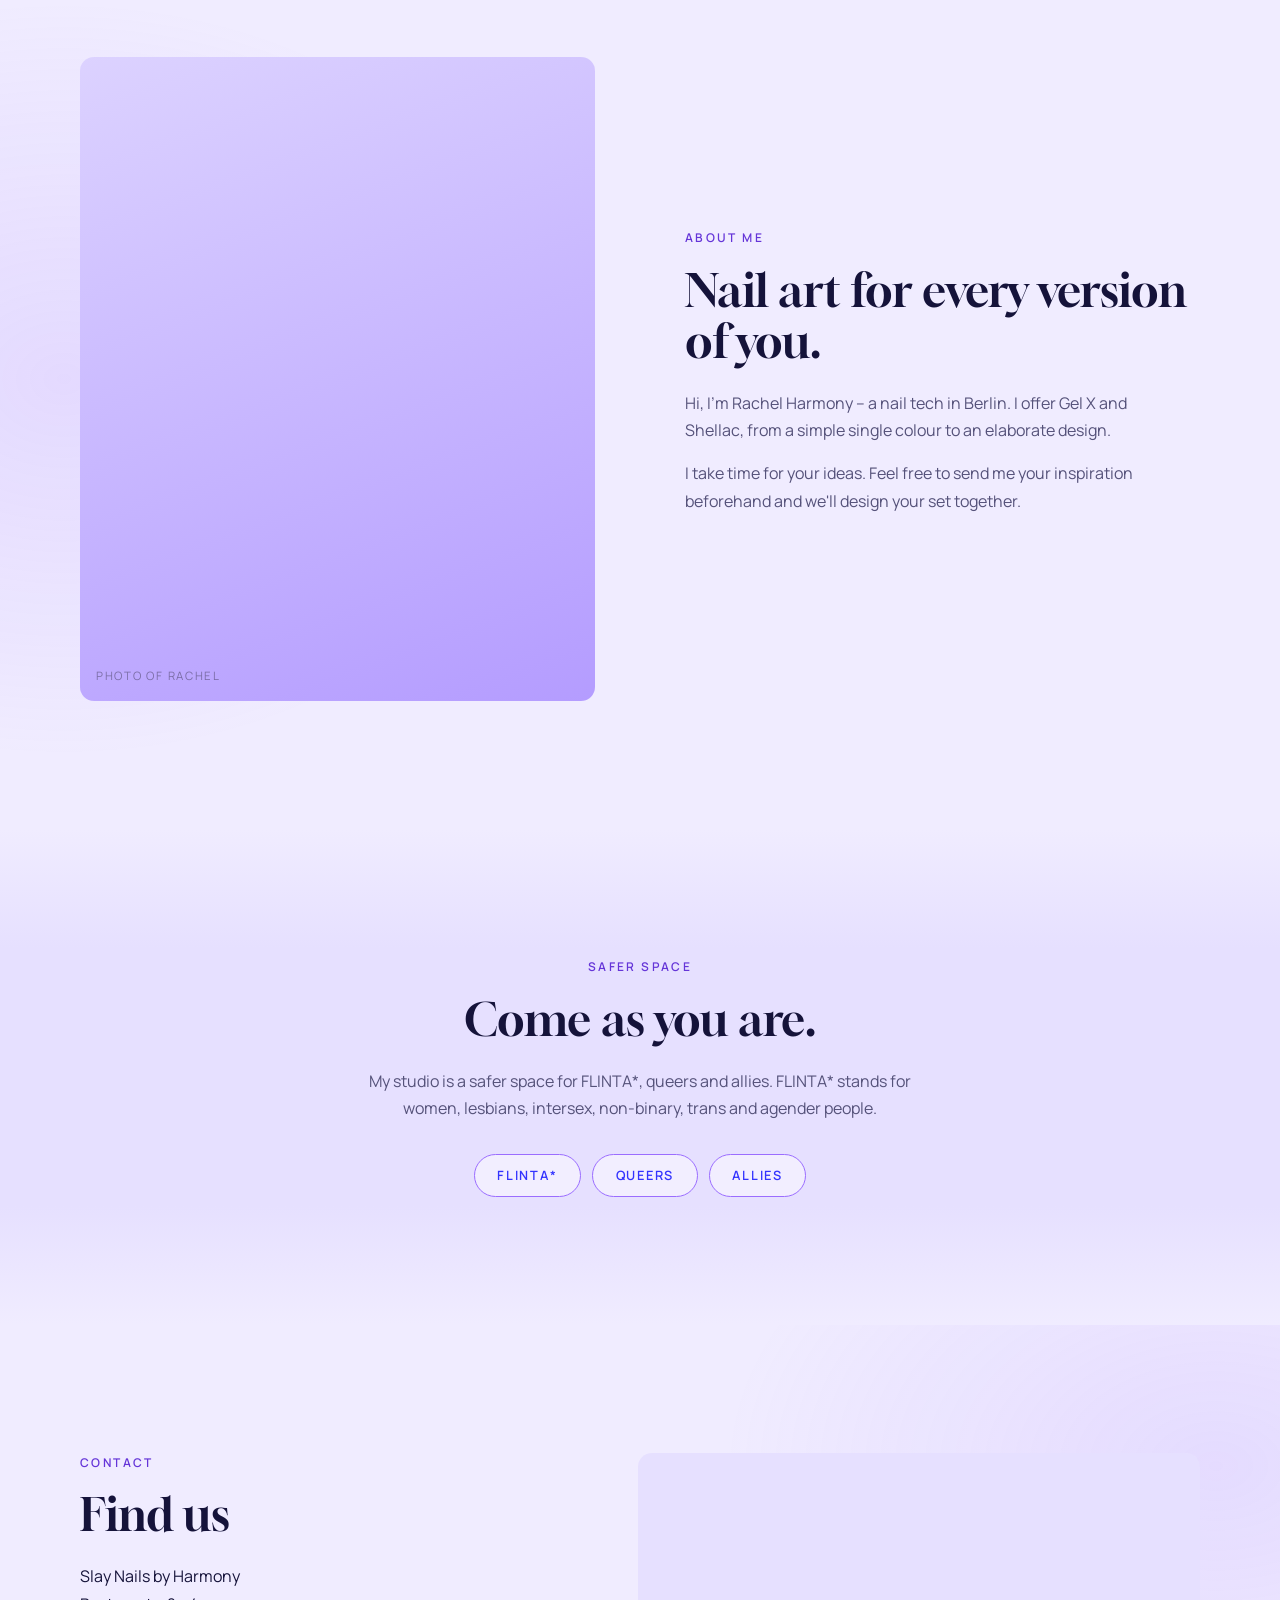
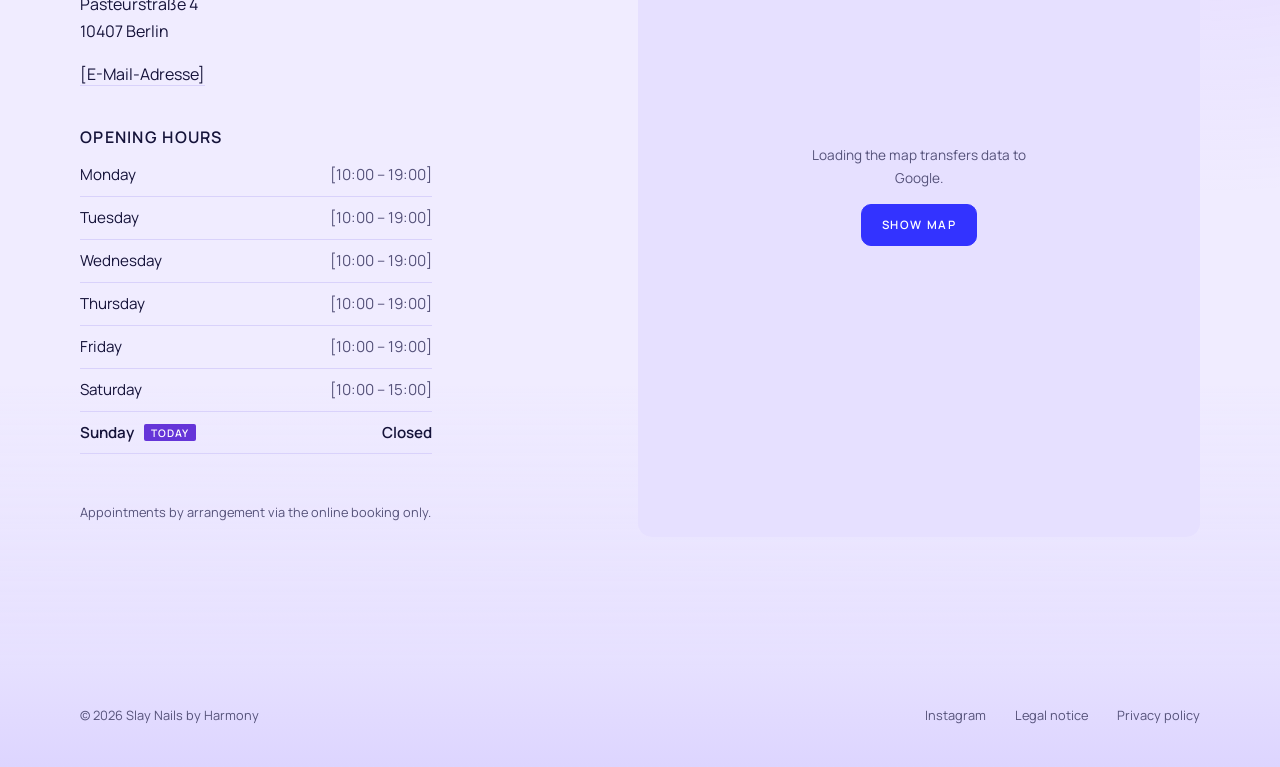
==== commit 32f1f43a: "Add files via upload" ====
--- a/index.html
+++ b/index.html
@@ -6,9 +6,42 @@
   <meta name="theme-color" content="#3333ff">
   <title>Slay Nails by Harmony – Queer Nail Tech Berlin</title>
   <meta name="description" content="Slay Nails by Harmony – Queer Nail Tech in Berlin. Gel X und Shellac, Nail Art für jede Version von dir. Safer Space für FLINTA*. Jetzt Termin buchen.">
-  <link rel="preconnect" href="https://fonts.googleapis.com">
-  <link rel="preconnect" href="https://fonts.gstatic.com" crossorigin>
-  <link href="https://fonts.googleapis.com/css2?family=Manrope:wght@300;400;500;600&family=Gloock&display=swap" rel="stylesheet">
+
+  <!-- Symbole -->
+  <link rel="icon" type="image/png" href="images/favicon.png">
+  <link rel="apple-touch-icon" href="images/apple-touch-icon.png">
+
+  <!-- Vorschau beim Teilen (WhatsApp, Instagram, ...).
+       WICHTIG: Nach dem Veröffentlichen bei og:image und og:url die komplette Adresse
+       der Seite eintragen, z. B. https://DEIN-NAME.github.io/REPO/images/og-image.jpg -->
+  <meta property="og:type" content="website">
+  <meta property="og:site_name" content="Slay Nails by Harmony">
+  <meta property="og:title" content="Slay Nails by Harmony – Queer Nail Tech Berlin">
+  <meta property="og:description" content="Gel X und Shellac in einem Safer Space für FLINTA*, Queers und Allies. Jetzt online buchen.">
+  <meta property="og:image" content="images/og-image.jpg">
+  <meta name="twitter:card" content="summary_large_image">
+
+  <!-- Strukturierte Daten für Google -->
+  <script type="application/ld+json">
+  {
+    "@context": "https://schema.org",
+    "@type": "NailSalon",
+    "name": "Slay Nails by Harmony",
+    "description": "Queer Nail Tech in Berlin – Gel X und Shellac, Safer Space für FLINTA*, Queers und Allies.",
+    "address": {
+      "@type": "PostalAddress",
+      "streetAddress": "Pasteurstraße 4",
+      "postalCode": "10407",
+      "addressLocality": "Berlin",
+      "addressCountry": "DE"
+    },
+    "sameAs": ["https://www.instagram.com/slaynails_byharmony/"]
+  }
+  </script>
+
+  <link rel="preload" href="fonts/gloock-latin.woff2" as="font" type="font/woff2" crossorigin>
+  <link rel="preload" href="fonts/manrope-latin.woff2" as="font" type="font/woff2" crossorigin>
+  <link rel="stylesheet" href="css/fonts.css">
   <link rel="stylesheet" href="css/style.css">
 </head>
 <body>
@@ -66,47 +99,149 @@
         </div>
 
         <div class="prices">
+          <!-- Gel X -->
           <div class="price-group" data-cat="gelx">
             <h3>Gel X Extensions</h3>
-            <ul>
-              <li><span>Nude / One Color</span><span class="dots"></span><span>90 €</span></li>
-              <li><span>Design Simple</span><span class="dots"></span><span>105 €</span></li>
-              <li><span>Design Medium</span><span class="dots"></span><span>125 €</span></li>
-              <li><span>Design Max</span><span class="dots"></span><span>140 €</span></li>
-              <li><span>Design Next Level</span><span class="dots"></span><span>160 €</span></li>
-            </ul>
-          </div>
-
+            <div class="svc-list">
+              <details class="svc">
+                <summary><span class="svc__name">Nude / One Color</span><span class="svc__price">90 €</span><span class="svc__chev"></span></summary>
+                <div class="svc__body">
+                  <p class="svc__dur"><span data-i18n="dur.label">Dauer</span> <span data-i18n="dur.90">1 Std. 30 Min.</span></p>
+                  <p data-i18n="n.gx1">Gel X mit sauberem, elegantem Finish: natürliches Nude oder eine Farbe. Eine Maniküre ist immer inklusive. Form und Länge kannst du frei wählen. Chrome oder Cat Eye gibt es für +5 € dazu.</p>
+                </div>
+              </details>
+              <details class="svc">
+                <summary><span class="svc__name">Design Simple</span><span class="svc__price">105 €</span><span class="svc__chev"></span></summary>
+                <div class="svc__body">
+                  <p class="svc__dur"><span data-i18n="dur.label">Dauer</span> <span data-i18n="dur.120">2 Std.</span></p>
+                  <p data-i18n="n.gx2">Gel X mit einem einfachen Design deiner Wahl, auf allen 10 Nägeln gleich: eine Farbe, French (klassisch oder farbig), Chrome, Aura Nails oder einfache Linien und Punkte. Soll jeder Nagel etwas anderes bekommen, wähle Medium, Max oder Next Level. Eigene Ideen kannst du mir vorab schicken.</p>
+                </div>
+              </details>
+              <details class="svc">
+                <summary><span class="svc__name">Design Medium</span><span class="svc__price">125 €</span><span class="svc__chev"></span></summary>
+                <div class="svc__body">
+                  <p class="svc__dur"><span data-i18n="dur.label">Dauer</span> <span data-i18n="dur.150">2 Std. 30 Min.</span></p>
+                  <p data-i18n="n.gx3">Gel X mit einem Design auf mittlerem Level: Jeder Nagel kann anders aussehen, bleibt aber schlicht, und das Set wirkt stimmig. Dazu gehören French-Variationen, Aura Nails, abstrakte Linien, einfache Muster, Chrome-Akzente, kleine Strasssteine und dezente 3D-Elemente.</p>
+                </div>
+              </details>
+              <details class="svc">
+                <summary><span class="svc__name">Design Max</span><span class="svc__price">140 €</span><span class="svc__chev"></span></summary>
+                <div class="svc__body">
+                  <p class="svc__dur"><span data-i18n="dur.label">Dauer</span> <span data-i18n="dur.150">2 Std. 30 Min.</span></p>
+                  <p data-i18n="n.gx4">Gel X mit detailliertem Design: Jeder Nagel ist anders, mit einem Mix aus Techniken und Materialien. Dazu gehören abstrakte und geschichtete Looks, Chrome, Cat Eye, eingeschlossene Elemente, Strass und 3D Nail Art wie Schleifen, Charms oder modellierte Elemente. Ideal für ein kreatives Set, aber nicht auf jedem Nagel extrem aufwendig.</p>
+                </div>
+              </details>
+              <details class="svc">
+                <summary><span class="svc__name">Design Next Level</span><span class="svc__price">160 €</span><span class="svc__chev"></span></summary>
+                <div class="svc__body">
+                  <p class="svc__dur"><span data-i18n="dur.label">Dauer</span> <span data-i18n="dur.180">3 Std.</span></p>
+                  <p data-i18n="n.gx5">Gel X mit komplett individuellem, hochdetailliertem Design. Jeder Nagel ist ein Unikat, mit fortgeschrittenen Techniken wie aufwendiger Handmalerei, detaillierten 3D-Designs, Texturen, Charms und Verzierungen. Das dauert länger und passt zu einem Statement-Set oder sehr konkreten Ideen.</p>
+                </div>
+              </details>
+            </div>
+          </div>
+
+          <!-- Shellac -->
           <div class="price-group" data-cat="shellac">
             <h3>Shellac</h3>
-            <ul>
-              <li><span>One Color</span><span class="dots"></span><span>60 €</span></li>
-              <li><span>Design Simple</span><span class="dots"></span><span>70 €</span></li>
-              <li><span>Design Medium</span><span class="dots"></span><span>85 €</span></li>
-              <li><span>Design Max</span><span class="dots"></span><span>105 €</span></li>
-            </ul>
-          </div>
-
+            <div class="svc-list">
+              <details class="svc">
+                <summary><span class="svc__name">One Color</span><span class="svc__price">60 €</span><span class="svc__chev"></span></summary>
+                <div class="svc__body">
+                  <p class="svc__dur"><span data-i18n="dur.label">Dauer</span> <span data-i18n="dur.60">1 Std.</span></p>
+                  <p data-i18n="n.sh1">Maniküre und langhaltender Gel-Lack in einer Farbe auf deinen Naturnägeln. Chrome oder Cat Eye gibt es für +5 € dazu.</p>
+                </div>
+              </details>
+              <details class="svc">
+                <summary><span class="svc__name">Design Simple</span><span class="svc__price">70 €</span><span class="svc__chev"></span></summary>
+                <div class="svc__body">
+                  <p class="svc__dur"><span data-i18n="dur.label">Dauer</span> <span data-i18n="dur.90">1 Std. 30 Min.</span></p>
+                  <p data-i18n="n.sh2">Maniküre und Gel-Lack auf den Naturnägeln mit einfachem, einheitlichem Design, auf allen Nägeln gleich: eine Farbe, Chrome, French, Punkte oder ein anderes schlichtes Muster. Unsicher, welche Kategorie passt? Schreib mir vorab auf Instagram mit deiner Inspiration.</p>
+                </div>
+              </details>
+              <details class="svc">
+                <summary><span class="svc__name">Design Medium</span><span class="svc__price">85 €</span><span class="svc__chev"></span></summary>
+                <div class="svc__body">
+                  <p class="svc__dur"><span data-i18n="dur.label">Dauer</span> <span data-i18n="dur.90">1 Std. 30 Min.</span></p>
+                  <p data-i18n="n.sh3">Maniküre und Gel-Lack auf den Naturnägeln. Die Nägel haben unterschiedliche Designs, die aber noch relativ einfach bleiben, zum Beispiel French-Variationen, Aura Nails, abstrakte Linien, Chrome-Akzente, Punkte oder kleine handgemalte Details. Unsicher? Schreib mir vorab auf Instagram.</p>
+                </div>
+              </details>
+              <details class="svc">
+                <summary><span class="svc__name">Design Max</span><span class="svc__price">105 €</span><span class="svc__chev"></span></summary>
+                <div class="svc__body">
+                  <p class="svc__dur"><span data-i18n="dur.label">Dauer</span> <span data-i18n="dur.120">2 Std.</span></p>
+                  <p data-i18n="n.sh4">Maniküre und Gel-Lack auf den Naturnägeln für detailliertere Sets mit verschiedenen Techniken und 3D-Elementen, zum Beispiel Chrome, Strass, Texturen, geschichtete Designs, 3D-Details und aufwendigere Handmalerei. Jeder Nagel kann anders sein. Unsicher? Schreib mir vorab auf Instagram.</p>
+                </div>
+              </details>
+            </div>
+          </div>
+
+          <!-- Reparatur -->
           <div class="price-group" data-cat="fix">
             <h3 data-i18n="services.fix">Reparatur</h3>
-            <ul>
-              <li><span>Shellac – 1 Nail</span><span class="dots"></span><span>5 €</span></li>
-              <li><span>Shellac – 2–3 Nails</span><span class="dots"></span><span>10 €</span></li>
-              <li><span>Gel X – 1 Nail</span><span class="dots"></span><span>7 €</span></li>
-              <li><span>Gel X – 2–3 Nails</span><span class="dots"></span><span>15 €</span></li>
-            </ul>
-          </div>
-
+            <div class="svc-list">
+              <details class="svc">
+                <summary><span class="svc__name" data-i18n="fx.sh1">Shellac – 1 Nagel</span><span class="svc__price">5 €</span><span class="svc__chev"></span></summary>
+                <div class="svc__body">
+                  <p class="svc__dur"><span data-i18n="dur.label">Dauer</span> <span data-i18n="dur.15">15 Min.</span></p>
+                  <p data-i18n="n.fxsh1">Reparatur eines Shellac-Nagels, der abgesplittert oder abgehoben ist oder neu gemacht werden soll. Innerhalb von 7 Tagen nach deinem Termin ist die Reparatur kostenlos, wenn sich das Produkt gelöst hat. Äußere Schäden und Unfälle sind nicht eingeschlossen. Danach gilt der normale Preis.</p>
+                </div>
+              </details>
+              <details class="svc">
+                <summary><span class="svc__name" data-i18n="fx.sh2">Shellac – 2–3 Nägel</span><span class="svc__price">10 €</span><span class="svc__chev"></span></summary>
+                <div class="svc__body">
+                  <p class="svc__dur"><span data-i18n="dur.label">Dauer</span> <span data-i18n="dur.30">30 Min.</span></p>
+                  <p data-i18n="n.fxsh2">Reparatur von 2–3 Shellac-Nägeln, die abgesplittert oder abgehoben sind oder neu gemacht werden sollen. Innerhalb von 7 Tagen nach deinem Termin kostenlos, wenn sich das Produkt gelöst hat. Äußere Schäden und Unfälle sind nicht eingeschlossen. Bei mehr als 3 Nägeln schreib mir bitte vor der Buchung.</p>
+                </div>
+              </details>
+              <details class="svc">
+                <summary><span class="svc__name" data-i18n="fx.gx1">Gel X – 1 Nagel</span><span class="svc__price">7 €</span><span class="svc__chev"></span></summary>
+                <div class="svc__body">
+                  <p class="svc__dur"><span data-i18n="dur.label">Dauer</span> <span data-i18n="dur.15">15 Min.</span></p>
+                  <p data-i18n="n.fxgx1">Reparatur oder Ersatz eines Gel-X-Nagels, wenn möglich mit dem ursprünglichen Design. Innerhalb von 7 Tagen nach deinem Termin kostenlos, wenn sich das Produkt gelöst hat. Äußere Schäden, Unfälle oder durch einen Stoß gebrochene Nägel sind nicht eingeschlossen. Danach gilt der normale Preis.</p>
+                </div>
+              </details>
+              <details class="svc">
+                <summary><span class="svc__name" data-i18n="fx.gx2">Gel X – 2–3 Nägel</span><span class="svc__price">15 €</span><span class="svc__chev"></span></summary>
+                <div class="svc__body">
+                  <p class="svc__dur"><span data-i18n="dur.label">Dauer</span> <span data-i18n="dur.30">30 Min.</span></p>
+                  <p data-i18n="n.fxgx2">Reparatur oder Ersatz von 2–3 Gel-X-Nägeln, wenn möglich mit dem ursprünglichen Design. Innerhalb von 7 Tagen nach deinem Termin kostenlos, wenn sich das Produkt gelöst hat. Äußere Schäden, Unfälle oder durch einen Stoß gebrochene Nägel sind nicht eingeschlossen. Bei mehr als 3 Nägeln schreib mir bitte vor der Buchung.</p>
+                </div>
+              </details>
+            </div>
+          </div>
+
+          <!-- Entfernung -->
           <div class="price-group" data-cat="removal">
             <h3 data-i18n="services.removal">Entfernung</h3>
-            <ul>
-              <li><span data-i18n="s.firstRemoval">Erstentfernung (vorheriges Set)</span><span class="dots"></span><span>29 €</span></li>
-              <li><span>Gel X</span><span class="dots"></span><span>29 €</span></li>
-              <li><span>Shellac</span><span class="dots"></span><span>19 €</span></li>
-            </ul>
-          </div>
-        </div>
-        <p class="note" data-i18n="services.note">Preise laut Online-Buchung. Dauer und Details findest du dort bei jeder Leistung.</p>
+            <div class="svc-list">
+              <details class="svc svc--important">
+                <summary><span class="svc__name" data-i18n="s.firstRemoval">Erstentfernung (vorheriges Set)</span><span class="svc__price">29 €</span><span class="svc__chev"></span></summary>
+                <div class="svc__body">
+                  <p class="svc__dur"><span data-i18n="dur.label">Dauer</span> <span data-i18n="dur.30">30 Min.</span></p>
+                  <p data-i18n="n.rmfirst">Zum ersten Mal hier? Bitte aufmerksam lesen: Trägst du Gel, BIAB oder ein anderes Produkt aus einem anderen Studio, musst du diese Leistung mit deinem ersten Termin mitbuchen. Ich arbeite nicht über fremde Arbeit, daher muss alles vorher sicher entfernt werden. Wichtig: Acryl und Acrygel entferne ich nicht, ich bin dagegen allergisch. Trägst du Acryl oder Acrygel, lass es vorher in einem anderen Studio komplett entfernen und komm mit freien Nägeln. Termine mit nicht berücksichtigtem Produkt können abgelehnt oder verschoben werden.</p>
+                </div>
+              </details>
+              <details class="svc">
+                <summary><span class="svc__name">Gel X</span><span class="svc__price">29 €</span><span class="svc__chev"></span></summary>
+                <div class="svc__body">
+                  <p class="svc__dur"><span data-i18n="dur.label">Dauer</span> <span data-i18n="dur.30">30 Min.</span></p>
+                  <p data-i18n="n.rmgx">Schonende Entfernung von Gel X, ohne deine Naturnägel zu beschädigen. Die Extensions werden vorsichtig abgefeilt, danach folgen Formgebung, leichtes Polieren und Nagelhautpflege. Ein pflegendes Öl ist inklusive.</p>
+                </div>
+              </details>
+              <details class="svc">
+                <summary><span class="svc__name">Shellac</span><span class="svc__price">19 €</span><span class="svc__chev"></span></summary>
+                <div class="svc__body">
+                  <p class="svc__dur"><span data-i18n="dur.label">Dauer</span> <span data-i18n="dur.30">30 Min.</span></p>
+                  <p data-i18n="n.rmsh">Schonende Entfernung deines Shellac, damit deine Naturnägel gesund bleiben. Der Lack wird vorsichtig abgefeilt, danach werden die Nägel gereinigt, geformt und leicht poliert. Nagelhautpflege und pflegendes Öl sind inklusive.</p>
+                </div>
+              </details>
+            </div>
+          </div>
+        </div>
+
+        <p class="note" data-i18n="services.hint">Tippe auf eine Leistung für Dauer und Details. Preise wie in der Online-Buchung.</p>
+        <p class="note note--warn" data-i18n="services.warn">Hinweis: Acryl und Acrygel werden nicht bearbeitet oder entfernt (Allergie).</p>
       </div>
     </section>
 
@@ -121,9 +256,10 @@
         <!--
           Eigene Fotos einfügen: Bild in den Ordner "images" legen und
           <div class="gallery__item ph ph--1"></div> ersetzen durch
-          <img class="gallery__item" src="images/dein-bild.jpg" alt="Beschreibung">
+          <img class="gallery__item" src="images/dein-bild.jpg" alt="Beschreibung" loading="lazy" width="800" height="1000">
+          Bilder mit der Klasse "gallery__item" lassen sich per Tippen groß ansehen (Lightbox).
         -->
-        <div class="gallery">
+        <div class="gallery" id="gallery">
           <div class="gallery__item ph ph--1"><span>Foto 1</span></div>
           <div class="gallery__item ph ph--2"><span>Foto 2</span></div>
           <div class="gallery__item ph ph--3"><span>Foto 3</span></div>
@@ -146,8 +282,22 @@
           <p class="eyebrow" data-i18n="about.eyebrow">Über mich</p>
           <h2 data-i18n="about.title">Nail Art für jede Version von dir.</h2>
           <p data-i18n="about.p1">Hi, ich bin Rachel Harmony – Nail Tech in Berlin. Bei mir bekommst du Gel X und Shellac, vom schlichten Einfarbigen bis zum aufwendigen Design.</p>
-          <p data-i18n="about.p2">Mein Studio ist ein Safer Space für FLINTA*, Queers und Allies. Du sollst dich hier wohlfühlen, genau so, wie du bist.</p>
-        </div>
+          <p data-i18n="about.p2">Ich nehme mir Zeit für deine Ideen. Schick mir gern vorab deine Inspiration, dann gestalten wir dein Set zusammen.</p>
+        </div>
+      </div>
+    </section>
+
+    <!-- ===== Safer Space ===== -->
+    <section class="section section--tint safer" id="safer">
+      <div class="container safer__inner">
+        <p class="eyebrow" data-i18n="safer.eyebrow">Safer Space</p>
+        <h2 data-i18n="safer.title">Hier darfst du sein, wie du bist.</h2>
+        <p class="safer__text" data-i18n="safer.text">Mein Studio ist ein Safer Space für FLINTA*, Queers und Allies. FLINTA* steht für Frauen, Lesben, inter, nicht-binäre, trans und agender Personen.</p>
+        <ul class="safer__chips" aria-label="Willkommen / Welcome">
+          <li>FLINTA*</li>
+          <li>Queers</li>
+          <li>Allies</li>
+        </ul>
       </div>
     </section>
 
@@ -159,10 +309,10 @@
           <h2 data-i18n="contact.title">So findest du uns</h2>
 
           <address>
-            <a href="https://www.google.com/maps/search/?api=1&query=Pasteurstra%C3%9Fe+4+Berlin" target="_blank" rel="noopener" class="address-link">
+            <a href="https://www.google.com/maps/search/?api=1&query=Pasteurstra%C3%9Fe+4+10407+Berlin" target="_blank" rel="noopener" class="address-link">
               Slay Nails by Harmony<br>
               Pasteurstraße 4<br>
-              Berlin-Pankow
+              10407 Berlin
             </a>
           </address>
 
@@ -185,7 +335,7 @@
 
         <!-- Karte wird erst nach Klick geladen (Datenschutz / DSGVO) -->
         <div class="map" id="map"
-             data-src="https://www.google.com/maps?q=Pasteurstra%C3%9Fe+4+Berlin&output=embed">
+             data-src="https://www.google.com/maps?q=Pasteurstra%C3%9Fe+4+10407+Berlin&output=embed">
           <div class="map__consent">
             <p data-i18n="map.consent">Mit dem Laden der Karte werden Daten an Google übertragen.</p>
             <button class="btn btn--small" id="loadMap" data-i18n="map.show">Karte anzeigen</button>
@@ -201,11 +351,20 @@
       <span>© <span id="year"></span> Slay Nails by Harmony</span>
       <nav>
         <a href="https://instagram.com/slaynails_byharmony" target="_blank" rel="noopener">Instagram</a>
-        <a href="#" data-i18n="footer.imprint">Impressum</a>
-        <a href="#" data-i18n="footer.privacy">Datenschutz</a>
+        <a href="impressum.html" data-i18n="footer.imprint">Impressum</a>
+        <a href="datenschutz.html" data-i18n="footer.privacy">Datenschutz</a>
       </nav>
     </div>
   </footer>
+
+  <!-- Galerie-Vergrößerung -->
+  <dialog class="lightbox" id="lightbox" aria-label="Galerie">
+    <button type="button" class="lightbox__btn lightbox__close" id="lbClose" aria-label="Schließen">×</button>
+    <button type="button" class="lightbox__btn lightbox__prev" id="lbPrev" aria-label="Zurück">‹</button>
+    <button type="button" class="lightbox__btn lightbox__next" id="lbNext" aria-label="Weiter">›</button>
+    <img class="lightbox__img" id="lbImg" alt="">
+    <p class="lightbox__count" id="lbCount" aria-live="polite"></p>
+  </dialog>
 
   <!-- Feste Buchen-Leiste (nur auf dem Handy, erscheint nach dem Startbereich) -->
   <a href="https://connect.shore.com/bookings/slaynails-by-harmony/services?locale=de" class="book-bar js-book" id="bookBar" target="_blank" rel="noopener" data-i18n="hero.book">Termin buchen</a>
--- a/css/fonts.css
+++ b/css/fonts.css
@@ -0,0 +1,34 @@
+﻿/* Schriften lokal eingebunden (keine Verbindung zu Google-Servern) */
+@font-face {
+  font-family: 'Gloock';
+  font-style: normal;
+  font-weight: 400;
+  font-display: swap;
+  src: url('../fonts/gloock-latin-ext.woff2') format('woff2');
+  unicode-range: U+0100-02BA, U+02BD-02C5, U+02C7-02CC, U+02CE-02D7, U+02DD-02FF, U+0304, U+0308, U+0329, U+1D00-1DBF, U+1E00-1E9F, U+1EF2-1EFF, U+2020, U+20A0-20AB, U+20AD-20C4, U+2113, U+2C60-2C7F, U+A720-A7FF;
+}
+@font-face {
+  font-family: 'Gloock';
+  font-style: normal;
+  font-weight: 400;
+  font-display: swap;
+  src: url('../fonts/gloock-latin.woff2') format('woff2');
+  unicode-range: U+0000-00FF, U+0131, U+0152-0153, U+02BB-02BC, U+02C6, U+02DA, U+02DC, U+0304, U+0308, U+0329, U+2000-206F, U+20AC, U+2122, U+2191, U+2193, U+2212, U+2215, U+FEFF, U+FFFD;
+}
+@font-face {
+  font-family: 'Manrope';
+  font-style: normal;
+  font-weight: 300 600;
+  font-display: swap;
+  src: url('../fonts/manrope-latin-ext.woff2') format('woff2');
+  unicode-range: U+0100-02BA, U+02BD-02C5, U+02C7-02CC, U+02CE-02D7, U+02DD-02FF, U+0304, U+0308, U+0329, U+1D00-1DBF, U+1E00-1E9F, U+1EF2-1EFF, U+2020, U+20A0-20AB, U+20AD-20C4, U+2113, U+2C60-2C7F, U+A720-A7FF;
+}
+@font-face {
+  font-family: 'Manrope';
+  font-style: normal;
+  font-weight: 300 600;
+  font-display: swap;
+  src: url('../fonts/manrope-latin.woff2') format('woff2');
+  unicode-range: U+0000-00FF, U+0131, U+0152-0153, U+02BB-02BC, U+02C6, U+02DA, U+02DC, U+0304, U+0308, U+0329, U+2000-206F, U+20AC, U+2122, U+2191, U+2193, U+2212, U+2215, U+FEFF, U+FFFD;
+}
+
--- a/css/style.css
+++ b/css/style.css
@@ -613,3 +613,151 @@
   .footer a { padding: .8rem 0; }
   .logo { padding: .5rem 0; }
 }
+
+/* =====================================================
+   Aufklappbare Leistungskarten
+   ===================================================== */
+.prices { align-items: start; }
+.svc { border-bottom: 1px solid var(--line); }
+.svc summary {
+  display: flex;
+  align-items: center;
+  gap: .8rem;
+  min-height: 48px;
+  padding: .55rem 0;
+  cursor: pointer;
+  list-style: none;
+  transition: color .2s;
+}
+.svc summary::-webkit-details-marker { display: none; }
+.svc summary:hover, .svc[open] summary { color: var(--blue); }
+.svc__name { flex: 1; }
+.svc__price { font-weight: 600; white-space: nowrap; }
+.svc__chev {
+  flex: 0 0 auto;
+  width: 8px; height: 8px;
+  border-right: 1.5px solid currentColor;
+  border-bottom: 1.5px solid currentColor;
+  transform: rotate(45deg) translateY(-2px);
+  transition: transform .3s var(--ease);
+  opacity: .65;
+}
+.svc[open] .svc__chev { transform: rotate(-135deg) translateY(-2px); }
+.svc__body { padding: .2rem 0 1.2rem; font-size: .92rem; line-height: 1.65; color: var(--muted); }
+.svc[open] .svc__body { animation: fadeUp .35s var(--ease); }
+.svc__body p { margin: 0 0 .7rem; }
+.svc__dur {
+  display: inline-flex;
+  gap: .35rem;
+  padding: .2rem .8rem;
+  font-size: .75rem;
+  font-weight: 600;
+  letter-spacing: .06em;
+  color: var(--blue);
+  background: rgba(51, 51, 255, .08);
+  border-radius: 999px;
+}
+.svc--important .svc__body p:last-child { padding-left: .9rem; border-left: 3px solid var(--accent); }
+.note--warn { margin-top: .4rem; color: var(--text); font-weight: 500; }
+
+@media (min-width: 1000px) {
+  .svc summary { min-height: 44px; padding: .3rem 0; }
+}
+
+/* =====================================================
+   Safer Space
+   ===================================================== */
+.safer__inner { max-width: 46rem; text-align: center; }
+.safer__text { margin: 0 auto 2rem; max-width: 36rem; color: var(--muted); }
+.safer__chips { display: flex; flex-wrap: wrap; justify-content: center; gap: .7rem; margin: 0; padding: 0; list-style: none; }
+.safer__chips li {
+  padding: .6rem 1.4rem;
+  font-size: .8rem;
+  font-weight: 600;
+  letter-spacing: .14em;
+  text-transform: uppercase;
+  color: var(--blue);
+  background: rgba(255, 255, 255, .45);
+  border: 1px solid var(--accent);
+  border-radius: 999px;
+}
+
+/* =====================================================
+   Galerie-Vergrößerung
+   ===================================================== */
+.lightbox {
+  inset: 0;
+  margin: 0;
+  width: 100vw; height: 100vh; height: 100dvh;
+  max-width: none; max-height: none;
+  padding: 0;
+  border: 0;
+  color: #fff;
+  background: rgba(21, 19, 58, .94);
+}
+.lightbox[open] { display: flex; align-items: center; justify-content: center; animation: pageIn .25s var(--ease); }
+.lightbox::backdrop { background: rgba(21, 19, 58, .7); }
+.lightbox__img { max-width: 92vw; max-height: 80vh; max-height: 80dvh; object-fit: contain; border-radius: 12px; }
+.lightbox__btn {
+  position: absolute;
+  display: grid;
+  place-items: center;
+  width: 48px; height: 48px;
+  padding: 0 0 .15rem;
+  font: inherit;
+  font-size: 1.9rem;
+  line-height: 1;
+  color: #fff;
+  background: rgba(255, 255, 255, .14);
+  border: 0;
+  border-radius: 50%;
+  cursor: pointer;
+  transition: background .2s;
+}
+.lightbox__btn:hover { background: rgba(255, 255, 255, .28); }
+.lightbox__btn[hidden] { display: none; }
+.lightbox__close { top: 16px; right: 16px; }
+.lightbox__prev { left: 12px; top: 50%; transform: translateY(-50%); }
+.lightbox__next { right: 12px; top: 50%; transform: translateY(-50%); }
+.lightbox__count { position: absolute; bottom: 22px; left: 0; right: 0; margin: 0; text-align: center; font-size: .85rem; letter-spacing: .12em; opacity: .8; }
+body:has(dialog[open]) { overflow: hidden; }
+
+/* =====================================================
+   Rechtliche Seiten (Impressum, Datenschutz)
+   ===================================================== */
+.legal-back { font-size: .85rem; color: var(--muted); text-decoration: none; padding: .8rem 0; }
+.legal-back:hover { color: var(--blue); }
+.legal { padding: calc(var(--header-h) + 3rem) 0 5rem; min-height: 100vh; }
+.legal__inner { max-width: 46rem; }
+.legal h1 { font-size: clamp(2.2rem, 6vw, 3.2rem); margin-bottom: 1.5rem; }
+.legal h2 { margin: 2.2rem 0 .6rem; font-family: var(--font); font-size: 1.05rem; font-weight: 600; letter-spacing: 0; }
+.legal p { margin: 0 0 1rem; color: var(--muted); }
+.legal a { color: var(--blue); }
+.legal__links { margin-top: 3rem; padding-top: 1.5rem; border-top: 1px solid var(--line); }
+.legal__draft {
+  margin: 0 0 2rem;
+  padding: 1rem 1.2rem;
+  font-size: .9rem;
+  color: var(--text);
+  background: rgba(155, 109, 255, .16);
+  border-left: 3px solid var(--accent);
+  border-radius: 0 10px 10px 0;
+}
+
+/* Preisliste auf Laptops: etwas kompakter, damit alles ohne Scrollen im Bild bleibt */
+@media (min-width: 1000px) {
+  #leistungen { padding: 3.5rem 0 2rem; }
+  #leistungen .section__head { margin-bottom: 1.4rem; }
+  #leistungen .filters { margin-bottom: 1.4rem; }
+  #leistungen .note { margin-top: 1.2rem; }
+  #leistungen .note--warn { margin-top: .3rem; }
+}
+
+/* =====================================================
+   Lesbarkeit: Kontraste nach WCAG AA (mind. 4.5 : 1)
+   ===================================================== */
+:root { --muted: #55527a; --accent-text: #6535d8; }
+.eyebrow { color: var(--accent-text); }
+.hero .eyebrow { color: #fff; }
+.hero__text { color: #fff; }
+.hours tr.is-today td:first-child::after { background: var(--accent-text); }
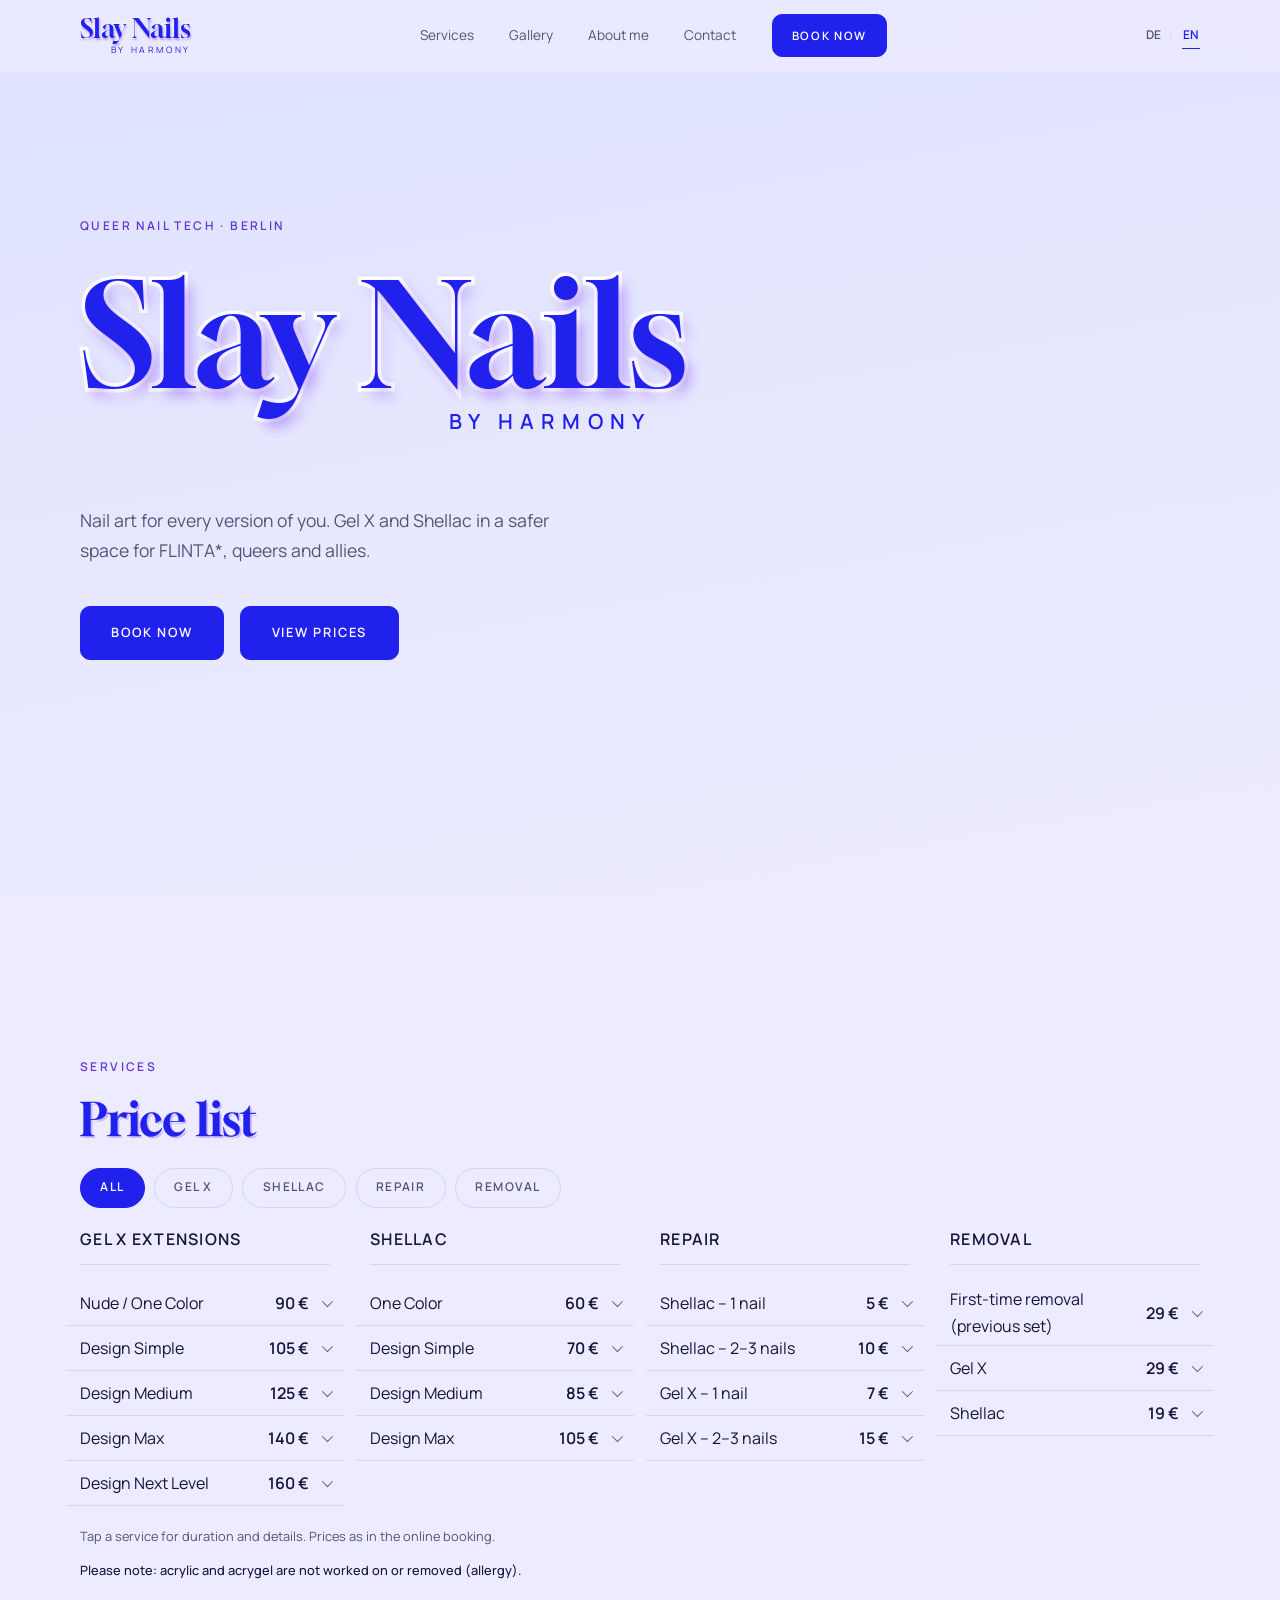
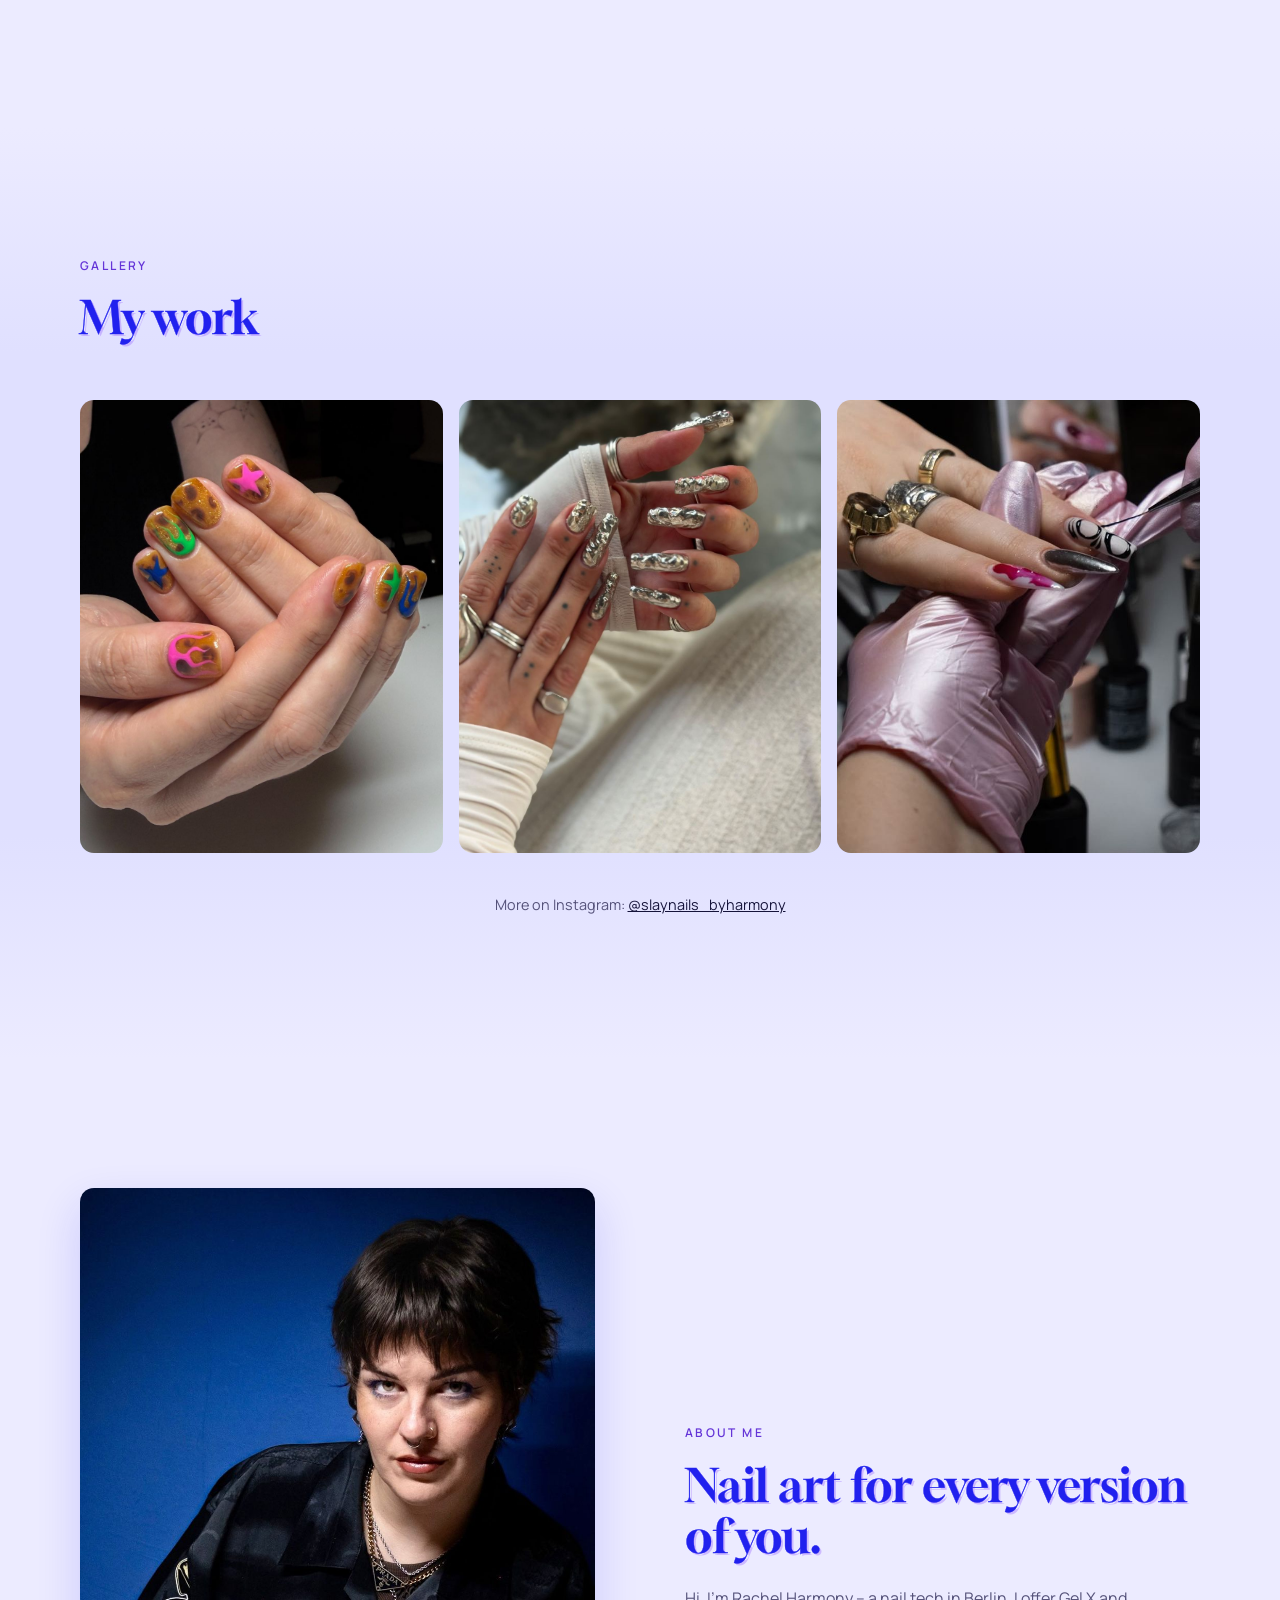
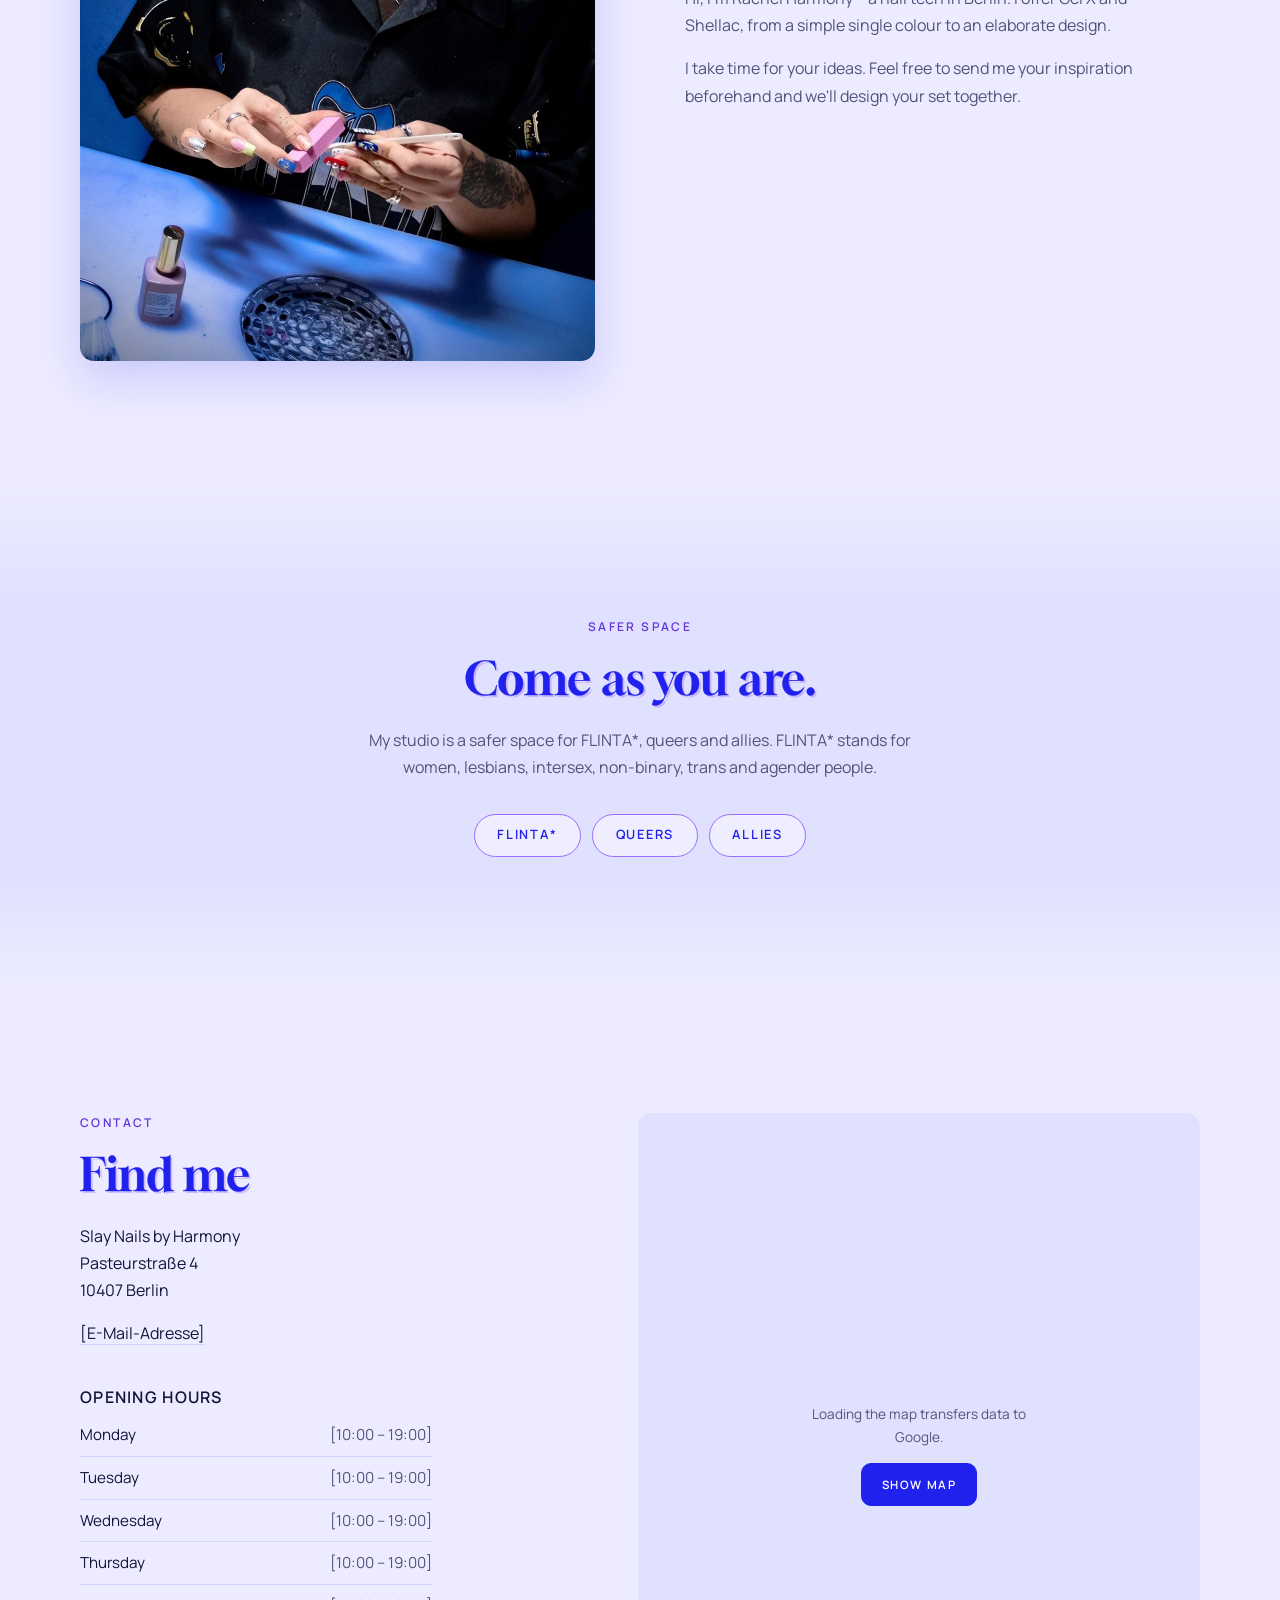
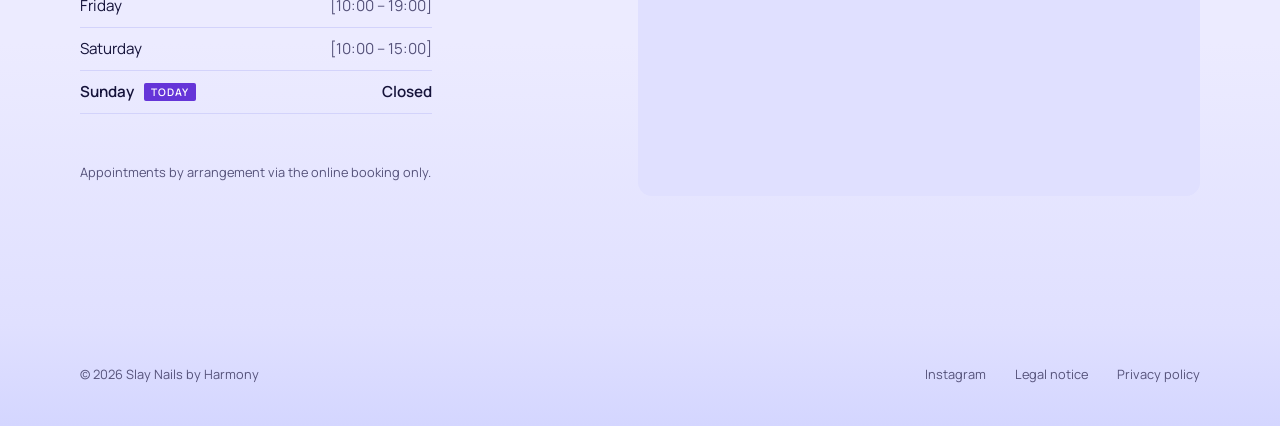
==== commit 9350be6c: "Add files via upload" ====
--- a/index.html
+++ b/index.html
@@ -46,6 +46,8 @@
 </head>
 <body>
 
+  <div class="progress" id="progress" aria-hidden="true"></div>
+
   <!-- ===== Navigation ===== -->
   <header class="header" id="header">
     <div class="container header__inner">
@@ -53,9 +55,9 @@
       <nav class="nav" id="nav">
         <a href="#leistungen" data-i18n="nav.services">Leistungen</a>
         <a href="#galerie" data-i18n="nav.gallery">Galerie</a>
-        <a href="#ueber" data-i18n="nav.about">Über uns</a>
+        <a href="#ueber" data-i18n="nav.about">Über mich</a>
         <a href="#kontakt" data-i18n="nav.contact">Kontakt</a>
-        <a href="https://connect.shore.com/bookings/slaynails-by-harmony/services?locale=de" class="btn btn--small js-book" target="_blank" rel="noopener" data-i18n="nav.book">Termin buchen</a>
+        <a href="https://connect.shore.com/bookings/slaynails-by-harmony/services?locale=de" class="btn btn--small js-book nav__book" id="navBook" target="_blank" rel="noopener" data-i18n="nav.book">Termin buchen</a>
       </nav>
       <div class="lang" role="group" aria-label="Sprache / Language">
         <button type="button" class="lang__btn is-active" data-lang="de" aria-pressed="true">DE</button>
@@ -73,7 +75,7 @@
     <section class="hero" id="start">
       <div class="container hero__inner">
         <p class="eyebrow" data-i18n="hero.eyebrow">Queer Nail Tech · Berlin</p>
-        <h1>Slay Nails<small>by Harmony</small></h1>
+        <div class="hero__title"><h1>Slay Nails<small>by Harmony</small></h1></div>
         <p class="hero__text" data-i18n="hero.text">Nail Art für jede Version von dir. Gel X und Shellac in einem Safer Space für FLINTA*, Queers und Allies.</p>
         <div class="hero__actions">
           <a href="https://connect.shore.com/bookings/slaynails-by-harmony/services?locale=de" class="btn btn--outline-light js-book" target="_blank" rel="noopener" data-i18n="hero.book">Termin buchen</a>
@@ -250,7 +252,7 @@
       <div class="container">
         <div class="section__head">
           <p class="eyebrow" data-i18n="gallery.eyebrow">Galerie</p>
-          <h2 data-i18n="gallery.title">Unsere Arbeiten</h2>
+          <h2 data-i18n="gallery.title">Meine Arbeiten</h2>
         </div>
 
         <!--
@@ -260,12 +262,15 @@
           Bilder mit der Klasse "gallery__item" lassen sich per Tippen groß ansehen (Lightbox).
         -->
         <div class="gallery" id="gallery">
-          <div class="gallery__item ph ph--1"><span>Foto 1</span></div>
-          <div class="gallery__item ph ph--2"><span>Foto 2</span></div>
-          <div class="gallery__item ph ph--3"><span>Foto 3</span></div>
-          <div class="gallery__item ph ph--4"><span>Foto 4</span></div>
-          <div class="gallery__item ph ph--5"><span>Foto 5</span></div>
-          <div class="gallery__item ph ph--6"><span>Foto 6</span></div>
+          <img class="gallery__item gal--flammen" src="images/galerie-flammen.jpg" width="1000" height="1333" loading="lazy"
+               alt="Kurze Nägel mit bernsteinfarbenem Leopardenmuster und neonfarbenen Flammen und Sternen in Pink, Grün und Blau"
+               data-i18n-alt="gal.alt1">
+          <img class="gallery__item gal--chrom" src="images/galerie-chrom.jpg" width="1000" height="1333" loading="lazy"
+               alt="Lange Nägel mit zerknittertem Chrom-Effekt in Silber"
+               data-i18n-alt="gal.alt2">
+          <img class="gallery__item gal--handschuhe" src="images/galerie-handschuhe.jpg" width="1200" height="800" loading="lazy"
+               alt="Nail Art entsteht: Mit einem feinen Pinsel wird ein schwarz-weißes Muster auf einen Nagel gemalt"
+               data-i18n-alt="gal.alt3">
         </div>
 
         <p class="gallery__more">
@@ -274,10 +279,12 @@
       </div>
     </section>
 
-    <!-- ===== Über uns ===== -->
+    <!-- ===== Über mich ===== -->
     <section class="section" id="ueber">
       <div class="container about">
-        <div class="about__image ph ph--3"><span data-i18n="about.photo">Foto von Rachel</span></div>
+        <img class="about__image" src="images/rachel.jpg" width="1000" height="1500" loading="lazy"
+             alt="Rachel Harmony bei der Arbeit: Sie feilt Nägel an einem Tisch vor blauem Hintergrund"
+             data-i18n-alt="about.alt">
         <div class="about__text">
           <p class="eyebrow" data-i18n="about.eyebrow">Über mich</p>
           <h2 data-i18n="about.title">Nail Art für jede Version von dir.</h2>
@@ -306,7 +313,7 @@
       <div class="container contact">
         <div class="contact__info">
           <p class="eyebrow" data-i18n="contact.eyebrow">Kontakt</p>
-          <h2 data-i18n="contact.title">So findest du uns</h2>
+          <h2 data-i18n="contact.title">So findest du mich</h2>
 
           <address>
             <a href="https://www.google.com/maps/search/?api=1&query=Pasteurstra%C3%9Fe+4+10407+Berlin" target="_blank" rel="noopener" class="address-link">
--- a/css/style.css
+++ b/css/style.css
@@ -1,4 +1,4 @@
-/* ===== Slaynails – Minimal & Clean ===== */
+﻿/* ===== Slaynails – Minimal & Clean ===== */
 
 :root {
   --bg: #f0ecff;
@@ -478,7 +478,7 @@
   body, .hero::before, .hero__inner > *, .price-group { animation: none !important; }
   .hero__inner > * { opacity: 1; }
   .btn, .price-group li, .gallery__item { transition: none; }
-}
+}
 
 /* =====================================================
    Weiche Farbverläufe zwischen den Abschnitten
@@ -504,7 +504,7 @@
 .footer {
   border-top: 0;
   background: linear-gradient(to bottom, var(--bg-tint), #ddd5ff);
-}
+}
 
 /* =====================================================
    Handy-Optimierung
@@ -603,16 +603,16 @@
 @media (max-width: 380px) {
   .container { width: calc(100% - 36px); }
   .logo { font-size: 1.4rem; }
-}
+}
 
 @media (max-width: 380px) {
   .filters { margin-inline: -18px; padding-inline: 18px; }
-}
+}
 
 @media (max-width: 860px) {
   .footer a { padding: .8rem 0; }
   .logo { padding: .5rem 0; }
-}
+}
 
 /* =====================================================
    Aufklappbare Leistungskarten
@@ -720,7 +720,7 @@
 .lightbox__prev { left: 12px; top: 50%; transform: translateY(-50%); }
 .lightbox__next { right: 12px; top: 50%; transform: translateY(-50%); }
 .lightbox__count { position: absolute; bottom: 22px; left: 0; right: 0; margin: 0; text-align: center; font-size: .85rem; letter-spacing: .12em; opacity: .8; }
-body:has(dialog[open]) { overflow: hidden; }
+body:has(dialog[open]) { overflow: hidden; }
 
 /* =====================================================
    Rechtliche Seiten (Impressum, Datenschutz)
@@ -742,7 +742,7 @@
   background: rgba(155, 109, 255, .16);
   border-left: 3px solid var(--accent);
   border-radius: 0 10px 10px 0;
-}
+}
 
 /* Preisliste auf Laptops: etwas kompakter, damit alles ohne Scrollen im Bild bleibt */
 @media (min-width: 1000px) {
@@ -751,7 +751,7 @@
   #leistungen .filters { margin-bottom: 1.4rem; }
   #leistungen .note { margin-top: 1.2rem; }
   #leistungen .note--warn { margin-top: .3rem; }
-}
+}
 
 /* =====================================================
    Lesbarkeit: Kontraste nach WCAG AA (mind. 4.5 : 1)
@@ -760,4 +760,279 @@
 .eyebrow { color: var(--accent-text); }
 .hero .eyebrow { color: #fff; }
 .hero__text { color: #fff; }
-.hours tr.is-today td:first-child::after { background: var(--accent-text); }
+.hours tr.is-today td:first-child::after { background: var(--accent-text); }
+
+/* =====================================================
+   Startbereich: ganz leichtes Lila-Blau, Name in sattem Königsblau
+   ===================================================== */
+:root { --royal: #2121ee; }
+.hero {
+  color: var(--text);
+  background:
+    radial-gradient(ellipse 60% 55% at 88% 18%, rgba(155, 109, 255, .22), transparent 70%),
+    linear-gradient(170deg, #dde2ff 0%, #e8e6ff 55%, var(--bg) 100%);
+}
+.hero::before { background: radial-gradient(circle, rgba(130, 150, 255, .28), transparent 65%); }
+.hero::after { display: none; }
+.hero h1 { color: var(--royal); }
+.hero .eyebrow { color: var(--accent-text); }
+.hero__text { color: var(--muted); }
+.hero .btn--outline-light { color: var(--royal); background: transparent; border-color: var(--royal); }
+.hero .btn--outline-light:hover { color: #fff; background: var(--royal); border-color: var(--royal); }
+
+.logo { color: var(--royal); }
+
+/* =====================================================
+   Einheitlicher Stil: helles Lila-Blau, sattes Königsblau, keine Seiten-Verläufe
+   ===================================================== */
+:root {
+  --blue: #2121ee;
+  --bg: #ecebff;
+  --bg-tint: #e0e0ff;
+  --line: #d3d3fb;
+}
+
+/* Seitliche Lichtflecken entfernen */
+.hero {
+  background: linear-gradient(170deg, #dde2ff 0%, #e8e8ff 55%, var(--bg) 100%);
+}
+.hero::before { display: none; }
+#leistungen, #ueber { background: none; }
+#kontakt { background: linear-gradient(to bottom, transparent 70%, var(--bg-tint) 100%); }
+
+.header { background: rgba(236, 235, 255, .85); }
+h1, h2 { color: var(--royal); }
+.footer { background: linear-gradient(to bottom, var(--bg-tint), #d4d6ff); }
+
+/* =====================================================
+   Kräftigere Überschriften (Logo-Look: Königsblau mit lila Versatz)
+   ===================================================== */
+h1, h2 {
+  -webkit-text-stroke: .02em var(--royal);
+  paint-order: stroke fill;
+  text-shadow: .045em .045em 0 rgba(155, 109, 255, .38);
+}
+.hero h1 {
+  font-size: clamp(3.9rem, 13vw, 9rem);
+  -webkit-text-stroke: .025em var(--royal);
+  text-shadow: .05em .05em 0 rgba(155, 109, 255, .5);
+}
+.hero h1 small {
+  -webkit-text-stroke: 0;
+  text-shadow: none;
+  font-weight: 600;
+}
+.legal h1, .legal h2 { -webkit-text-stroke: 0; text-shadow: none; }
+.legal h2 { color: var(--text); }
+
+/* Strichstärke fein abgestimmt, damit die Buchstaben-Innenräume offen bleiben */
+h1, h2 { -webkit-text-stroke: .008em var(--royal); }
+.hero h1 { -webkit-text-stroke: .014em var(--royal); }
+.legal h1, .legal h2 { -webkit-text-stroke: 0; }
+
+/* Topleiste etwas durchsichtiger */
+.header { background: rgba(236, 235, 255, .68); backdrop-filter: blur(14px); -webkit-backdrop-filter: blur(14px); }
+
+.header { background: rgba(236, 235, 255, .78); }
+
+/* Startbereich-Buttons: Farben getauscht (blau gefüllt, beim Darüberfahren weiß) */
+.hero .btn--outline-light { color: #fff; background: var(--royal); border-color: var(--royal); }
+.hero .btn--outline-light:hover { color: var(--royal); background: #fff; border-color: var(--royal); }
+
+/* Buchen-Button in der Topleiste: am Desktop erst sichtbar, wenn der Button im Startbereich verschwunden ist.
+   Der Platz bleibt reserviert, damit das Menü nicht springt. Auf dem Handy bleibt er im Menü immer da. */
+@media (min-width: 861px) {
+  .nav .nav__book {
+    transition: opacity .3s ease, transform .3s var(--ease), visibility .3s,
+                background .25s, color .25s, border-color .25s, box-shadow .3s var(--ease);
+  }
+  .nav .nav__book.is-hidden {
+    opacity: 0;
+    visibility: hidden;
+    transform: translateY(-6px);
+    pointer-events: none;
+  }
+}
+
+/* =====================================================
+   Weichere Übergänge
+   ===================================================== */
+
+/* Preiskarten: das Auf- und Zuklappen übernimmt JavaScript (sanftes Gleiten) */
+.svc[open] .svc__body { animation: none; }
+.svc.is-closing .svc__chev { transform: rotate(45deg) translateY(-2px); }
+.svc.is-closing summary { color: inherit; }
+
+/* Filter: Gruppen blenden kurz aus, bevor die Auswahl wechselt */
+.price-group.is-leaving {
+  opacity: 0 !important;
+  transform: translateY(8px) !important;
+  transition: opacity .2s ease, transform .2s ease !important;
+}
+
+/* Sprachwechsel: Inhalt blendet kurz aus und wieder ein */
+main, .footer { transition: opacity .2s ease; }
+body.is-switching main, body.is-switching .footer { opacity: 0; }
+
+/* Fortschrittsbalken */
+.progress {
+  position: fixed;
+  top: 0; left: 0; right: 0;
+  height: 3px;
+  z-index: 120;
+  background: linear-gradient(90deg, var(--royal), var(--accent));
+  transform: scaleX(0);
+  transform-origin: left;
+  pointer-events: none;
+}
+
+/* Weicher Wechsel zwischen Startseite und Impressum/Datenschutz (moderne Browser) */
+@view-transition { navigation: auto; }
+::view-transition-old(root), ::view-transition-new(root) { animation-duration: .3s; }
+@supports (view-transition-name: none) {
+  body { animation: none; }
+  .header { view-transition-name: site-header; }
+}
+
+@media (prefers-reduced-motion: reduce) {
+  main, .footer { transition: none; }
+  .price-group.is-leaving { transition: none !important; }
+  @view-transition { navigation: none; }
+}
+
+/* "BY HARMONY" sitzt wie im Logo rechts unter dem Namen */
+.hero h1 { display: inline-block; }
+.hero h1 small {
+  display: block;
+  margin-top: .2rem;
+  padding-right: 6%;
+  text-align: right;
+}
+
+.hero h1 small { margin-top: -.5rem; }
+
+.hero h1 small { margin-top: clamp(-.5rem, -1vw, -.2rem); }
+
+/* =====================================================
+   3D-Überschrift im Startbereich
+   ===================================================== */
+.hero__title { perspective: 1000px; }
+.hero h1 { -webkit-text-stroke: .01em var(--royal); }
+.hero h1 small { text-shadow: none; }
+
+/* Vorderseite etwas heller, damit sie sich von den dunkleren Seitenflächen abhebt */
+.hero h1 { color: #3a3aff; -webkit-text-stroke-color: #3a3aff; }
+
+/* Logo oben links im selben 3D-Look wie die große Überschrift (klein und dezent) */
+.logo {
+  color: #3a3aff;
+  -webkit-text-stroke: .012em #3a3aff;
+  paint-order: stroke fill;
+  text-shadow:
+    -.01em -.01em 0 rgba(255, 255, 255, .5),
+    .012em .018em 0 #1818a8,
+    .024em .036em 0 #16169a,
+    .036em .054em 0 #13138b,
+    .048em .072em 0 #11117d,
+    .06em .09em 0 #0e0e6e,
+    .08em .12em .06em rgba(20, 20, 120, .3);
+}
+.logo small {
+  -webkit-text-stroke: 0;
+  text-shadow: none;
+  color: var(--royal);
+}
+
+/* Logo: feiner abgestimmt, damit die kleine Schrift lesbar bleibt */
+.logo {
+  -webkit-text-stroke: .005em #3a3aff;
+  text-shadow:
+    -.008em -.008em 0 rgba(255, 255, 255, .45),
+    .012em .018em 0 #1a1aac,
+    .024em .036em 0 #16169a,
+    .036em .054em 0 #121283,
+    .06em .09em .05em rgba(20, 20, 120, .28);
+}
+
+/* =====================================================
+   Logo-Stil für Name und Logo: Königsblau, weißer Rand, lila Versatz
+   ===================================================== */
+.hero h1 {
+  color: var(--royal);
+  -webkit-text-stroke: .05em #fff;
+  paint-order: stroke fill;
+  text-shadow: .05em .05em 0 #9b6dff;
+}
+.hero h1 small { -webkit-text-stroke: 0; text-shadow: none; }
+
+.logo {
+  color: var(--royal);
+  -webkit-text-stroke: .045em #fff;
+  paint-order: stroke fill;
+  text-shadow: .06em .06em 0 #9b6dff;
+}
+.logo small { -webkit-text-stroke: 0; text-shadow: none; }
+
+/* Weicherer Schatten für Name und Logo */
+.hero h1 { text-shadow: .045em .055em .09em rgba(155, 109, 255, .6); }
+.logo { text-shadow: .05em .06em .08em rgba(155, 109, 255, .65); }
+.hero h1 small, .logo small { text-shadow: none; }
+
+/* =====================================================
+   Preiskarten: blasse Umrandung beim Darüberfahren und im geöffneten Zustand
+   ===================================================== */
+.svc {
+  margin-inline: -.9rem;
+  padding-inline: .9rem;
+  border-radius: 14px;
+  transition: box-shadow .3s var(--ease), background-color .3s var(--ease), border-color .3s;
+}
+.svc:hover {
+  border-bottom-color: transparent;
+  background-color: rgba(255, 255, 255, .3);
+  box-shadow: 0 0 0 1.5px rgba(120, 100, 255, .26);
+}
+.svc[open], .svc.is-closing {
+  border-bottom-color: transparent;
+  background-color: rgba(255, 255, 255, .4);
+  box-shadow: 0 0 0 1.5px rgba(120, 100, 255, .4), 0 8px 24px rgba(90, 80, 255, .08);
+}
+.svc:active { box-shadow: 0 0 0 2px rgba(120, 100, 255, .5); }
+
+/* Touch-Geräte: kein hängender Hover-Zustand nach dem Tippen */
+@media (hover: none) {
+  .svc:hover:not([open]):not(.is-closing) { background-color: transparent; box-shadow: none; border-bottom-color: var(--line); }
+}
+
+/* Rundung nur bei Hover/Geöffnet, damit die Trennlinien gerade bleiben */
+.svc { border-radius: 0; transition: box-shadow .3s var(--ease), background-color .3s var(--ease), border-color .3s, border-radius .3s; }
+.svc:hover, .svc[open], .svc.is-closing { border-radius: 14px; }
+@media (hover: none) { .svc:hover:not([open]):not(.is-closing) { border-radius: 0; } }
+
+/* Foto bei "Über mich" */
+img.about__image {
+  display: block;
+  width: 100%;
+  height: auto;
+  aspect-ratio: 4 / 5;
+  object-fit: cover;
+  object-position: 50% 28%;   /* Gesicht und Hände bleiben im Ausschnitt */
+  border-radius: 14px;
+  box-shadow: 0 18px 44px rgba(33, 33, 238, .16);
+}
+
+/* Ganzes Foto zeigen, damit Gesicht UND Hände mit den Nägeln zu sehen sind */
+img.about__image { aspect-ratio: 2 / 3; object-position: 50% 50%; }
+
+/* Galerie-Fotos: Ausschnitt so wählen, dass die Nägel im Bild bleiben */
+.gal--flammen { object-position: 50% 38%; }
+.gal--chrom { object-position: 40% 32%; }
+.gal--handschuhe { object-position: 80% 50%; }
+
+@media (max-width: 860px) {
+  /* Auf dem Handy: zwei Fotos nebeneinander, das Querformat-Foto darunter über die ganze Breite */
+  .gallery .gal--handschuhe { grid-column: 1 / -1; aspect-ratio: 3 / 2; object-position: 50% 50%; }
+}
+
+/* Die Höhe richtet sich nach dem Seitenverhältnis, nicht nach der Pixelhöhe im Bild */
+.gallery img.gallery__item { height: auto; }
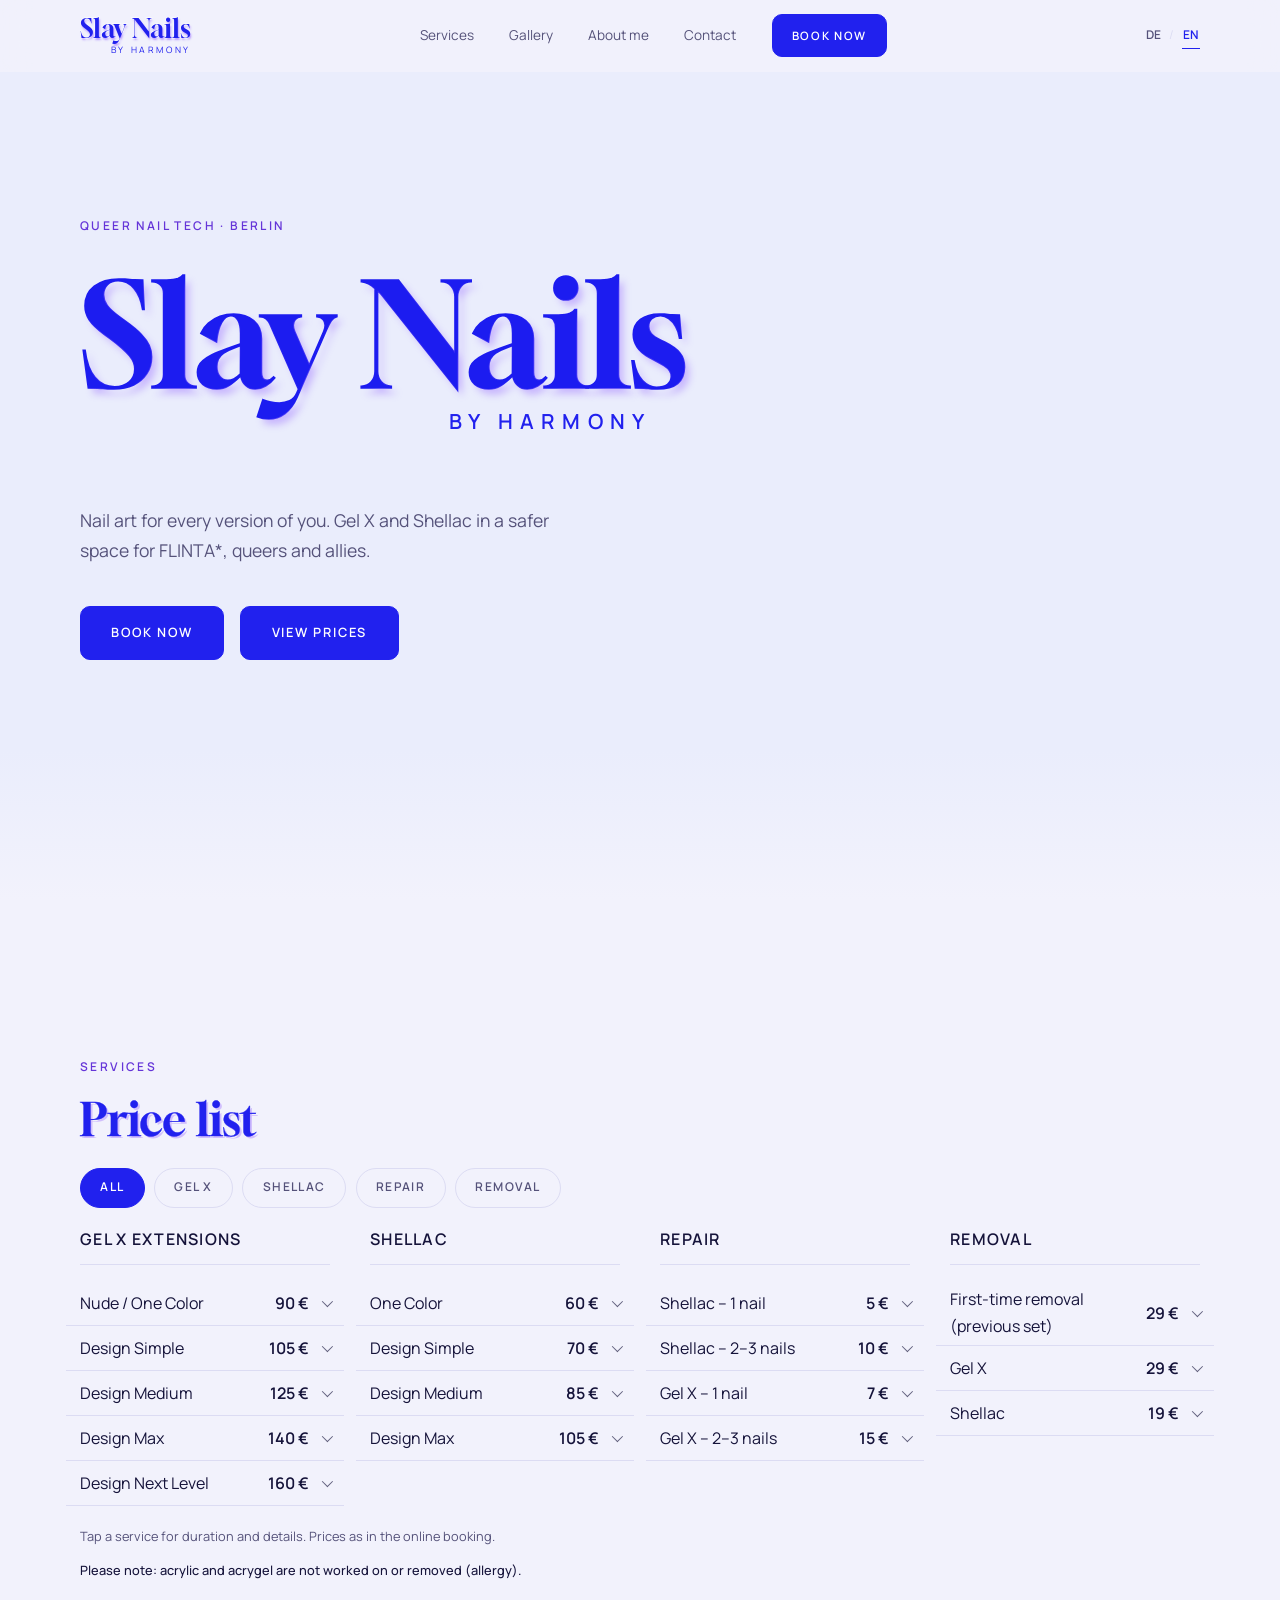
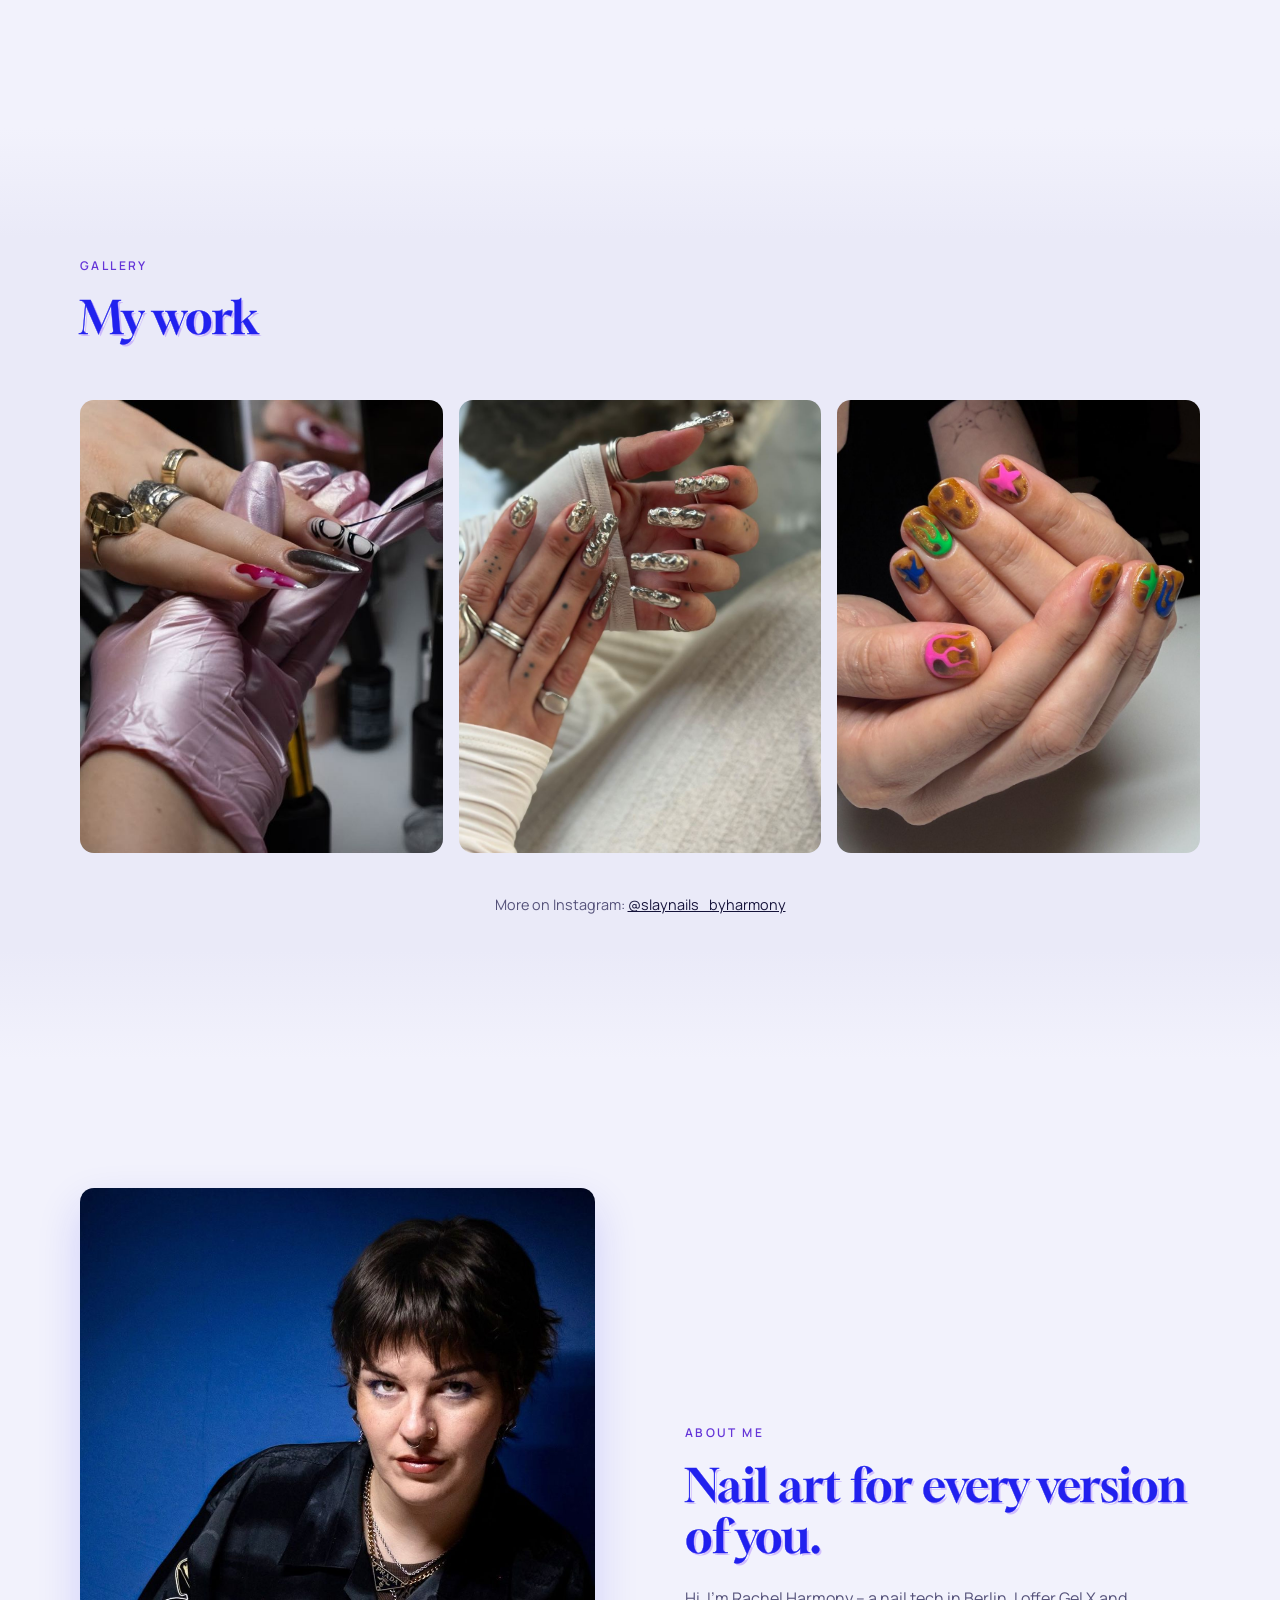
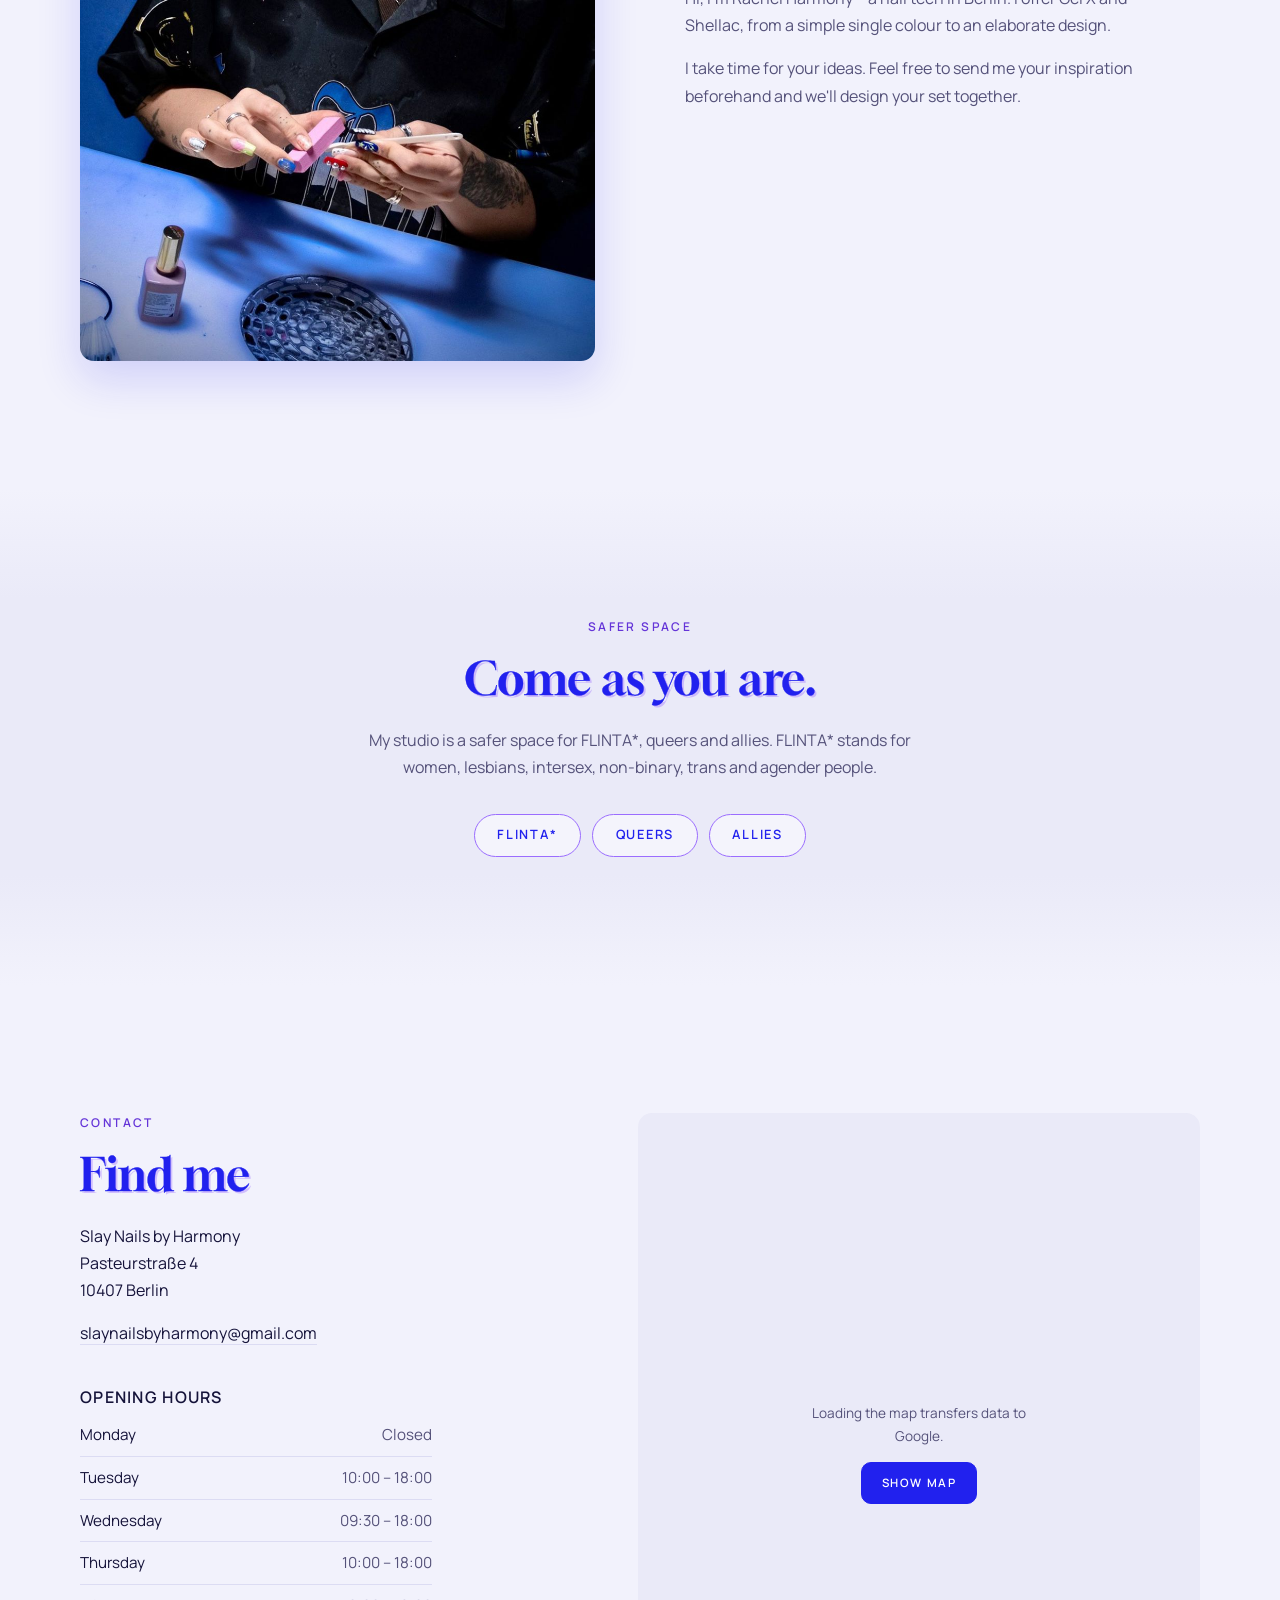
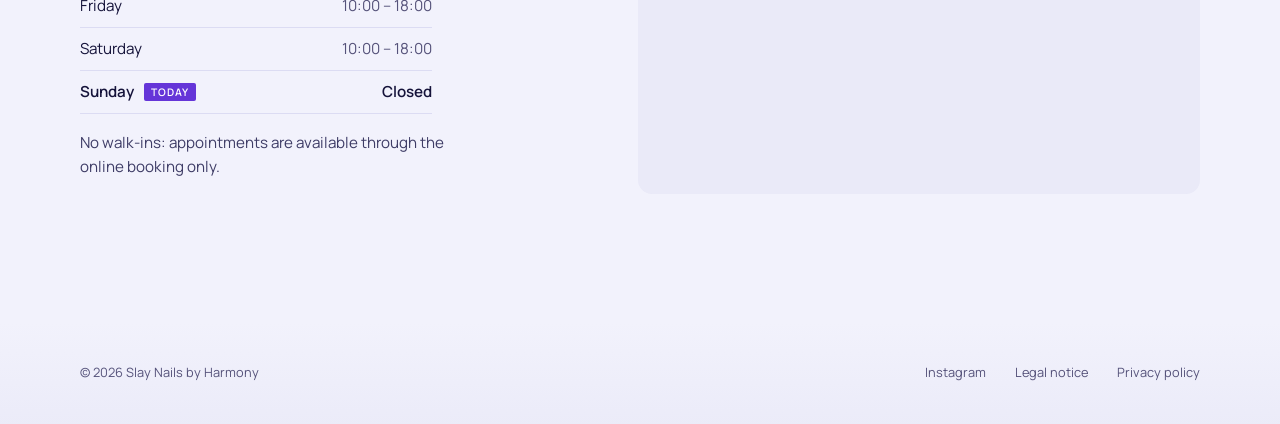
==== commit 9a19c9c7: "Add files via upload" ====
--- a/index.html
+++ b/index.html
@@ -35,6 +35,10 @@
       "addressLocality": "Berlin",
       "addressCountry": "DE"
     },
+    "openingHoursSpecification": [
+      { "@type": "OpeningHoursSpecification", "dayOfWeek": ["Tuesday", "Thursday", "Friday", "Saturday"], "opens": "10:00", "closes": "18:00" },
+      { "@type": "OpeningHoursSpecification", "dayOfWeek": "Wednesday", "opens": "09:30", "closes": "18:00" }
+    ],
     "sameAs": ["https://www.instagram.com/slaynails_byharmony/"]
   }
   </script>
@@ -75,7 +79,7 @@
     <section class="hero" id="start">
       <div class="container hero__inner">
         <p class="eyebrow" data-i18n="hero.eyebrow">Queer Nail Tech · Berlin</p>
-        <div class="hero__title"><h1>Slay Nails<small>by Harmony</small></h1></div>
+        <div class="hero__title"><h1><span class="hero__name">Slay Nails</span><small>by Harmony</small></h1></div>
         <p class="hero__text" data-i18n="hero.text">Nail Art für jede Version von dir. Gel X und Shellac in einem Safer Space für FLINTA*, Queers und Allies.</p>
         <div class="hero__actions">
           <a href="https://connect.shore.com/bookings/slaynails-by-harmony/services?locale=de" class="btn btn--outline-light js-book" target="_blank" rel="noopener" data-i18n="hero.book">Termin buchen</a>
@@ -262,15 +266,15 @@
           Bilder mit der Klasse "gallery__item" lassen sich per Tippen groß ansehen (Lightbox).
         -->
         <div class="gallery" id="gallery">
+          <img class="gallery__item gal--handschuhe" src="images/galerie-handschuhe.jpg" width="1200" height="800" loading="lazy"
+               alt="Nail Art entsteht: Mit einem feinen Pinsel wird ein schwarz-weißes Muster auf einen Nagel gemalt"
+               data-i18n-alt="gal.alt3">
+          <img class="gallery__item gal--chrom" src="images/galerie-chrom.jpg" width="1000" height="1333" loading="lazy"
+               alt="Lange Nägel mit zerknittertem Chrom-Effekt in Silber"
+               data-i18n-alt="gal.alt2">
           <img class="gallery__item gal--flammen" src="images/galerie-flammen.jpg" width="1000" height="1333" loading="lazy"
                alt="Kurze Nägel mit bernsteinfarbenem Leopardenmuster und neonfarbenen Flammen und Sternen in Pink, Grün und Blau"
                data-i18n-alt="gal.alt1">
-          <img class="gallery__item gal--chrom" src="images/galerie-chrom.jpg" width="1000" height="1333" loading="lazy"
-               alt="Lange Nägel mit zerknittertem Chrom-Effekt in Silber"
-               data-i18n-alt="gal.alt2">
-          <img class="gallery__item gal--handschuhe" src="images/galerie-handschuhe.jpg" width="1200" height="800" loading="lazy"
-               alt="Nail Art entsteht: Mit einem feinen Pinsel wird ein schwarz-weißes Muster auf einen Nagel gemalt"
-               data-i18n-alt="gal.alt3">
         </div>
 
         <p class="gallery__more">
@@ -324,20 +328,20 @@
           </address>
 
           <p>
-            <a href="mailto:[email]">[E-Mail-Adresse]</a>
+            <a href="mailto:slaynailsbyharmony@gmail.com">slaynailsbyharmony@gmail.com</a>
           </p>
 
           <h3 data-i18n="contact.hours">Öffnungszeiten</h3>
           <table class="hours" id="hours">
-            <tr data-day="1"><td data-i18n="day.mon">Montag</td><td>[10:00 – 19:00]</td></tr>
-            <tr data-day="2"><td data-i18n="day.tue">Dienstag</td><td>[10:00 – 19:00]</td></tr>
-            <tr data-day="3"><td data-i18n="day.wed">Mittwoch</td><td>[10:00 – 19:00]</td></tr>
-            <tr data-day="4"><td data-i18n="day.thu">Donnerstag</td><td>[10:00 – 19:00]</td></tr>
-            <tr data-day="5"><td data-i18n="day.fri">Freitag</td><td>[10:00 – 19:00]</td></tr>
-            <tr data-day="6"><td data-i18n="day.sat">Samstag</td><td>[10:00 – 15:00]</td></tr>
+            <tr data-day="1"><td data-i18n="day.mon">Montag</td><td data-i18n="hours.closed">Geschlossen</td></tr>
+            <tr data-day="2"><td data-i18n="day.tue">Dienstag</td><td>10:00 – 18:00</td></tr>
+            <tr data-day="3"><td data-i18n="day.wed">Mittwoch</td><td>09:30 – 18:00</td></tr>
+            <tr data-day="4"><td data-i18n="day.thu">Donnerstag</td><td>10:00 – 18:00</td></tr>
+            <tr data-day="5"><td data-i18n="day.fri">Freitag</td><td>10:00 – 18:00</td></tr>
+            <tr data-day="6"><td data-i18n="day.sat">Samstag</td><td>10:00 – 18:00</td></tr>
             <tr data-day="0"><td data-i18n="day.sun">Sonntag</td><td data-i18n="hours.closed">Geschlossen</td></tr>
           </table>
-          <p class="note" data-i18n="hours.note">Termine nur nach Vereinbarung über die Online-Buchung.</p>
+          <p class="note note--walkin" data-i18n="hours.note">Keine Walk-ins: Termine gibt es nur über die Online-Buchung.</p>
         </div>
 
         <!-- Karte wird erst nach Klick geladen (Datenschutz / DSGVO) -->
--- a/css/style.css
+++ b/css/style.css
@@ -1036,3 +1036,88 @@
 
 /* Die Höhe richtet sich nach dem Seitenverhältnis, nicht nach der Pixelhöhe im Bild */
 .gallery img.gallery__item { height: auto; }
+
+/* =====================================================
+   Überschrift im Startbereich: kräftiges Blau, dezenter lila Schatten
+   ===================================================== */
+.hero h1 {
+  color: #1c1cf0;
+  -webkit-text-stroke: .012em #1c1cf0;   /* etwas mehr Gewicht */
+  paint-order: stroke fill;
+  text-shadow: .035em .045em .05em rgba(155, 109, 255, .42);
+}
+.hero h1 small {
+  color: var(--royal);
+  -webkit-text-fill-color: var(--royal);
+  -webkit-text-stroke: 0;
+  text-shadow: none;
+}
+
+/* Hinweis "Keine Walk-ins" unter den Öffnungszeiten: größer und gut lesbar */
+.note.note--walkin {
+  margin-top: 1.1rem;
+  max-width: 24rem;
+  font-size: 1.05rem;
+  font-weight: 500;
+  line-height: 1.55;
+  color: var(--text);
+}
+
+/* Walk-in-Hinweis: etwas dezenter */
+.note.note--walkin {
+  font-size: .95rem;
+  font-weight: 400;
+  color: #3e3c66;
+}
+
+/* =====================================================
+   Keine Farbverläufe im Hintergrund: alle Flächen einfarbig
+   ===================================================== */
+.hero { background: #e1e4ff; }
+.hero::before, .hero::after { display: none; }
+.section--tint { background: var(--bg-tint); }
+#leistungen, #ueber, #kontakt, #safer { background-image: none; }
+#kontakt { background: none; }
+.footer { background: var(--bg-tint); }
+
+/* =====================================================
+   Dezente weiche Übergänge zwischen den Abschnitten
+   (nur an den Rändern, nur von oben nach unten, die Flächen selbst bleiben einfarbig)
+   ===================================================== */
+:root { --fade: 110px; }
+
+.hero {
+  background: linear-gradient(to bottom, #e1e4ff calc(100% - 150px), var(--bg) 100%);
+}
+
+#safer, .section--tint {
+  background: linear-gradient(to bottom,
+    var(--bg) 0, var(--bg-tint) var(--fade),
+    var(--bg-tint) calc(100% - var(--fade)), var(--bg) 100%);
+}
+
+.footer {
+  background: linear-gradient(to bottom, var(--bg) 0, var(--bg-tint) 120px);
+}
+
+@media (max-width: 860px) {
+  :root { --fade: 70px; }
+  .hero { background: linear-gradient(to bottom, #e1e4ff calc(100% - 100px), var(--bg) 100%); }
+}
+
+/* Preiskarten: Hintergrund wie die Seite (nur die blasse Umrandung bleibt) */
+.svc:hover, .svc[open], .svc.is-closing { background-color: transparent; }
+
+/* =====================================================
+   Dezenteres Hintergrund-Blau auf der ganzen Seite (heller, weniger Farbe)
+   ===================================================== */
+:root {
+  --bg: #f2f2fc;
+  --bg-tint: #eaeaf8;
+  --line: #dcdcf3;
+}
+.header { background: rgba(242, 242, 252, .78); }
+.hero { background: linear-gradient(to bottom, #eaedfc calc(100% - 150px), var(--bg) 100%); }
+@media (max-width: 860px) {
+  .hero { background: linear-gradient(to bottom, #eaedfc calc(100% - 100px), var(--bg) 100%); }
+}
